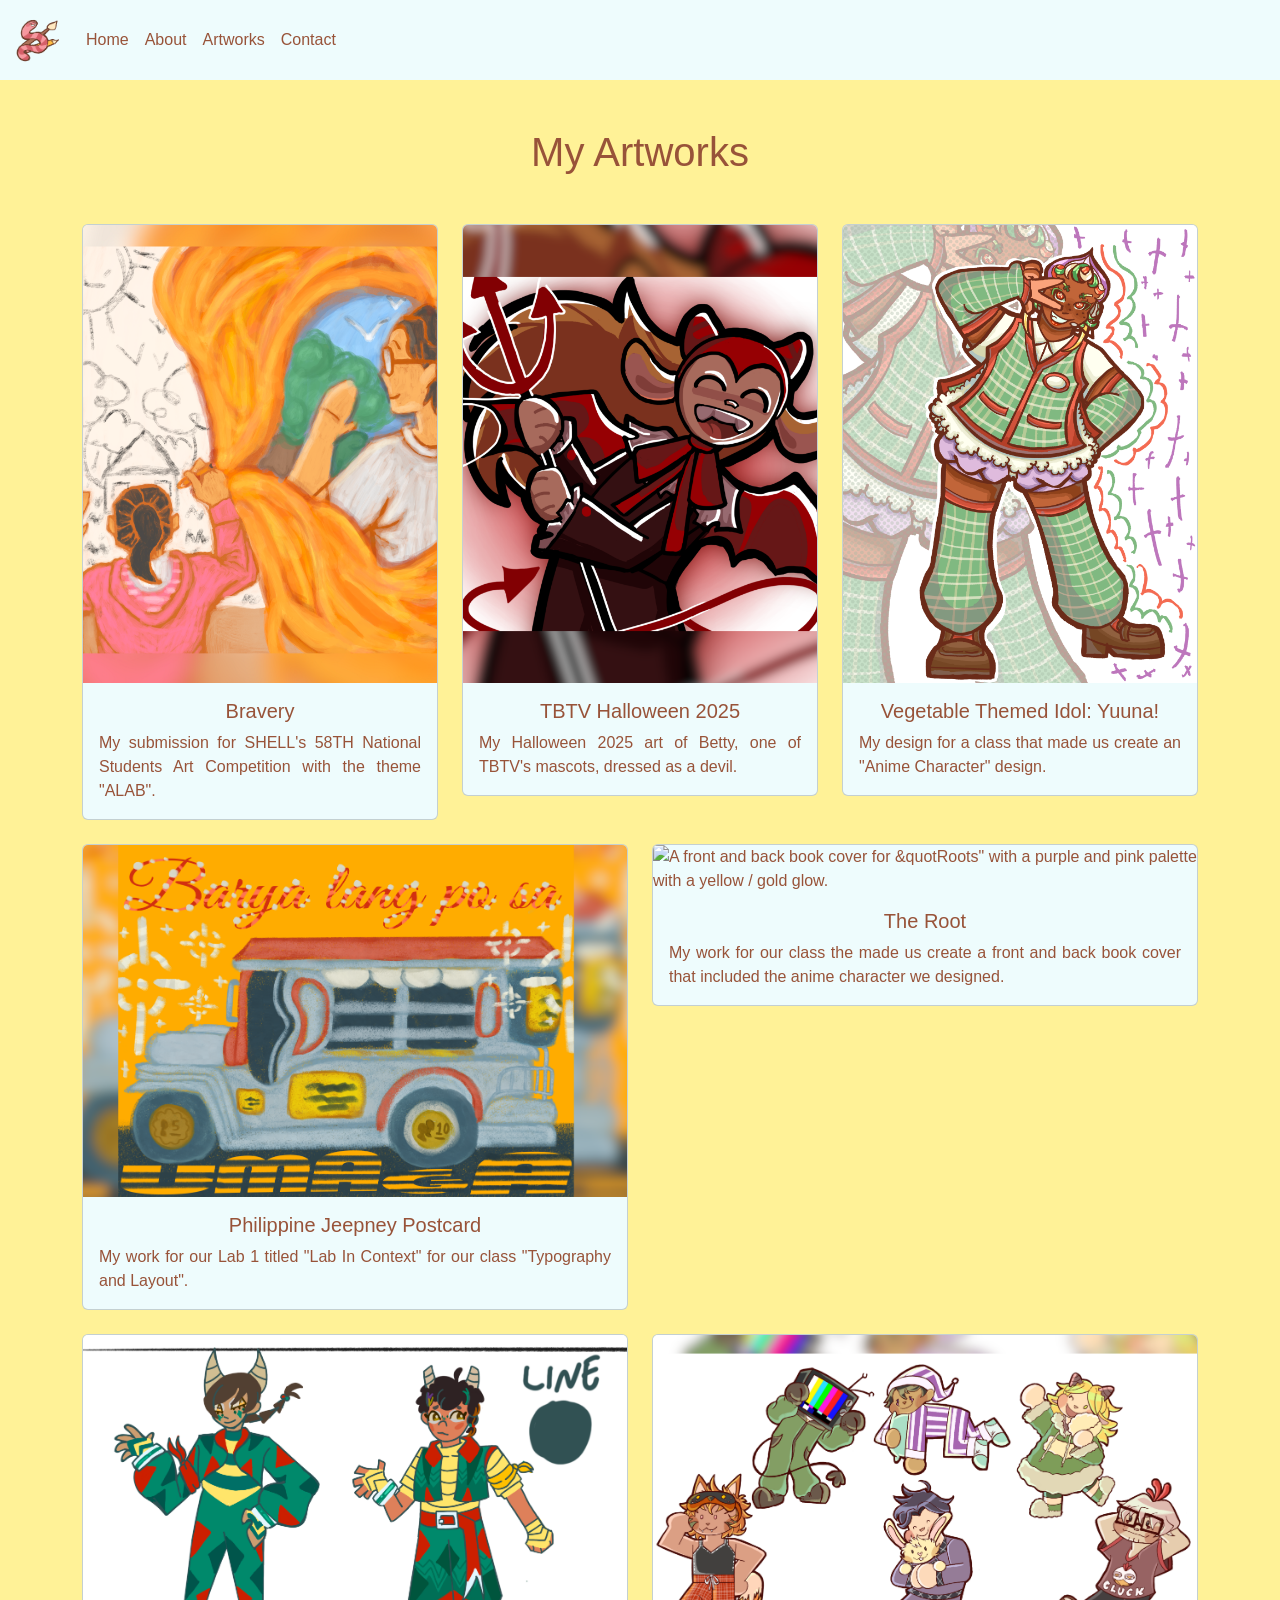
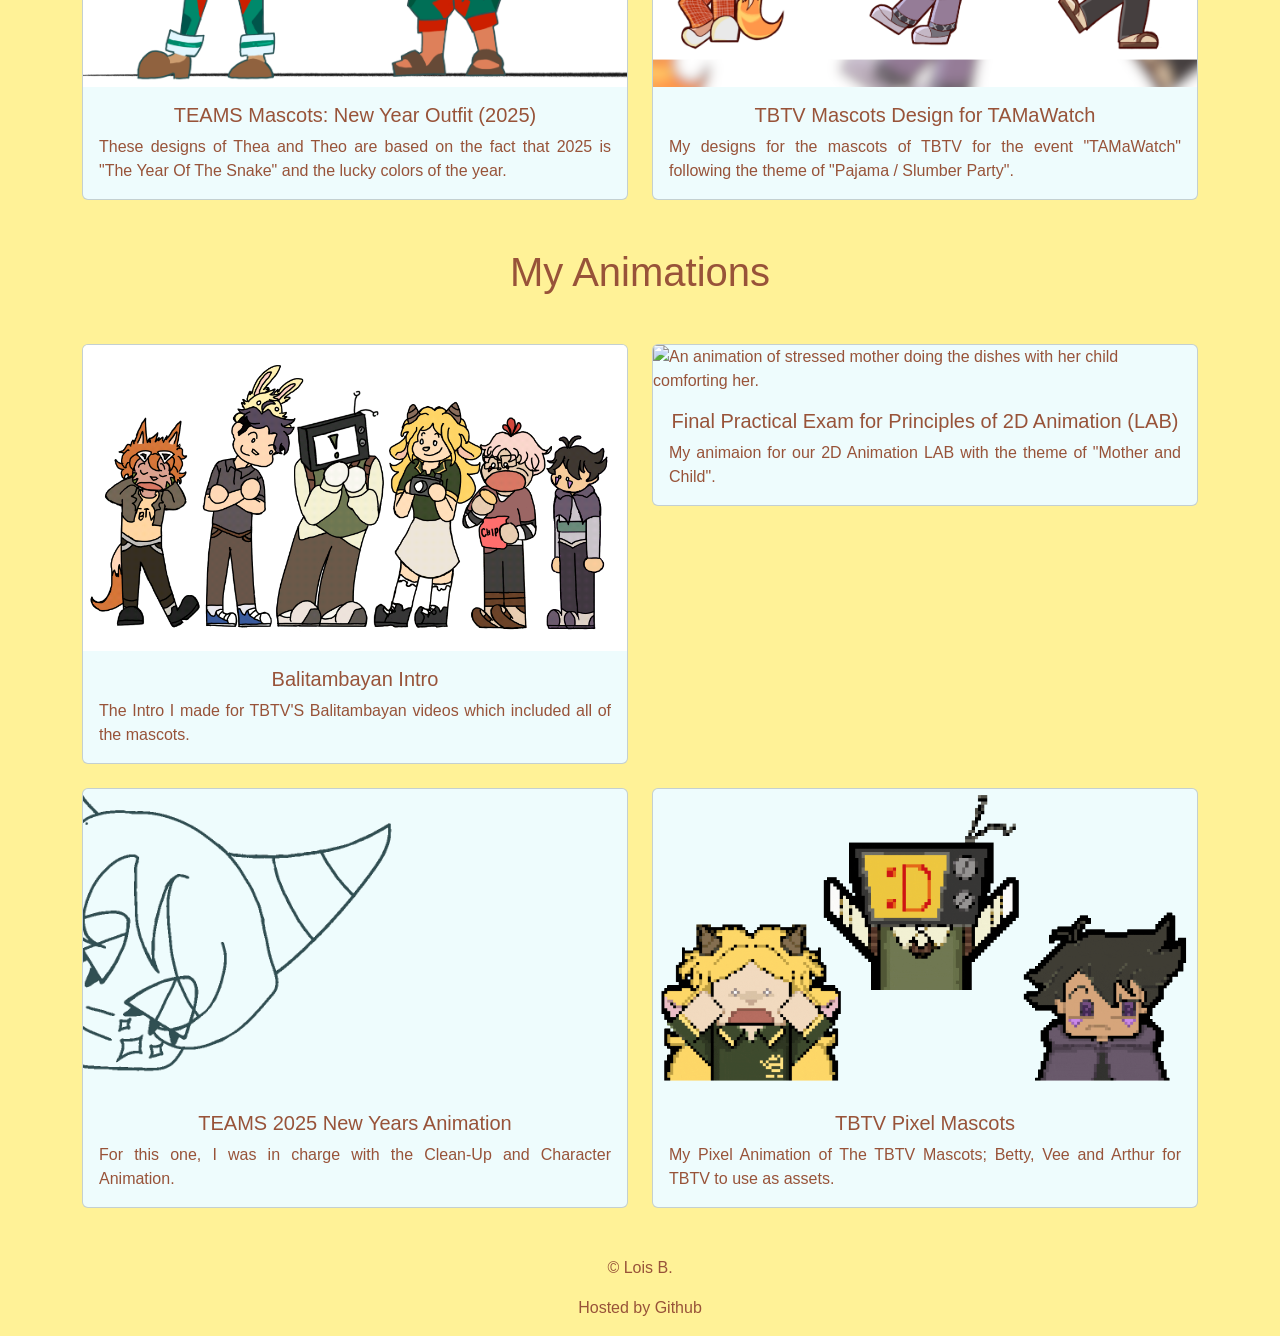
==== artworks.html @ 067b6db7 "Update artworks.html" ====
<!DOCTYPE html>
<html lang="en">
<head>
    <meta charset="UTF-8">
    <meta name="viewport" content="width=device-width, initial-scale=1.0">
    <title> ARTWORM </title>
    <link rel="icon" type="image/x-icon" href="favicon.ico">
    <link href="https://cdn.jsdelivr.net/npm/bootstrap@5.3.8/dist/css/bootstrap.min.css" rel="stylesheet" integrity="sha384-sRIl4kxILFvY47J16cr9ZwB07vP4J8+LH7qKQnuqkuIAvNWLzeN8tE5YBujZqJLB" crossorigin="anonymous">
    <link rel="stylesheet" href="design.css">
</head>
<body class="bgcolor">

    <!-- Nav Bar -->

<nav class="navbar navbar-expand-lg navbg">
<div class="container-fluid navbg">
    <a class="navbar-brand">
        <img src="websitelogo.png" alt="Logo of a Pink Striped Worm with a Paintbrush and a Pencil" width="50" class="d-inline-block align-text-top"> </a>
    <button class="btn navbar-toggler" type="button" data-bs-toggle="collapse" data-bs-target="#navbarSupportedContent" aria-controls="navbarSupportedContent" aria-expanded="false" aria-label="Toggle navigation">
        <span class="navbar-toggler-icon"></span>
    </button>
    <div class="collapse navbar-collapse" id="navbarSupportedContent">
        <ul class="navbar-nav me-auto mb-2 mb-lg-0">
        <li class="nav-item">
            <a id="btnact" class="navbtn nav-link" aria-current="page" href="index.html#home">Home</a>
        </li>
        <li class="nav-item">
            <a class="navbtn nav-link" href="index.html#about">About</a>
        </li>
        <li class="nav-item">
            <a class="navbtn nav-link" href="artworks.html">Artworks</a>
        </li>
        <li class="nav-item">
            <a class="navbtn nav-link" href="contact.html">Contact</a>
        </li>
        </ul>
    </div>
    </div>
</nav>

<main>

    <h1 class="text-center mt-5 mb-5"> My Artworks </h1>

    <!-- Cards -->

    <div class="container">
        <div class="row">
            <!-- Card 1 -->
            <div class="col">
                <div class="card">
                    <img src="art1.png" class="card-img-top" alt="A painterly-style artwork with kid!me and current!me, and they're both drawing. With kid!me's pencil igniting a fire that envelops current!me. This artwork shows the progression of me as an Artist.">
                    <div class="card-body">
                        <h5 class="card-title text-center"> Bravery</h5>
                        <p class="card-text">My submission for SHELL's 58TH National Students Art Competition with the theme "ALAB".</p>
                    </div>
                </div>
            </div>
            <!-- Card 2 -->
            <div class="col">
                <div class="card">
                    <img src="art2.png" class="card-img-top" alt="A cartoonish style of artwork with Betty dressed as a Devil. She wears a Devil Headscarf and a Schoolboy Outift. She also has devil wings and a tail.">
                    <div class="card-body">
                        <h5 class="card-title text-center">TBTV Halloween 2025</h5>
                        <p class="card-text">My Halloween 2025 art of Betty, one of TBTV's mascots, dressed as a devil. </p>
                    </div>
                </div>
            </div>
             <!-- Card 3 -->
            <div class="col">
                <div class="card">
                    <img src="art3.PNG" class="card-img-top" alt="An anime style artwork with a fullbody of Yuuna. Her color palette is based on various vegetables with it mainly being Red and Green. She wears a vest under a white polo shirt, poofy shorts, arm and leg warmers.">
                    <div class="card-body">
                        <h5 class="card-title text-center">Vegetable Themed Idol: Yuuna!</h5>
                        <p class="card-text">My design for a class that made us create an "Anime Character" design.</p>
                    </div>
                </div>
            </div>
        </div>
    </div>


    <div class="container">
        <div class="row mt-4">
            <!-- Card 4 -->
            <div class="col">
                <div class="card">
                    <img src="art4.png" class="card-img-top" alt="A chalky-style of artwork of a Jeepney going down the road with coins as it's wheels and with sparkles all around. It has the text &quotBarya Lang Po Sa Umaga&quot">
                    <div class="card-body">
                        <h5 class="card-title text-center">Philippine Jeepney Postcard</h5>
                        <p class="card-text">My work for our Lab 1 titled "Lab In Context" for our class "Typography and Layout". </p>
                    </div>
                </div>
            </div>
             <!-- Card 5 -->
            <div class="col">
                <div class="card">
                    <img src="art5.PNG" class="card-img-top" alt="A front and back book cover for &quotRoots&quot with a purple and pink palette with a yellow / gold glow.">
                    <div class="card-body">
                        <h5 class="card-title text-center">The Root</h5>
                        <p class="card-text">My work for our class the made us create a front and back book cover that included the  anime character we designed.</p>
                    </div>
                </div>
            </div>

        </div>
    </div>

    <div class="container">
        <div class="row mt-4">
            <!-- Card 6 -->
            <div class="col">
                <div class="card">
                    <img src="art6.png" class="card-img-top" alt="A reference of Thea and Theo's New Years Outfit with red, green and yellow colors. They're also wearing green makeup.">
                    <div class="card-body">
                        <h5 class="card-title text-center">TEAMS Mascots: New Year Outfit (2025) </h5>
                        <p class="card-text">These designs of Thea and Theo are based on the fact that 2025 is "The Year Of The Snake" and the lucky colors of the year.</p>
                    </div>
                </div>
            </div>
            <!-- Card 7 -->
            <div class="col">
                <div class="card">
                    <img src="art7.png" class="card-img-top" alt="An artwork of the pajamas / sleepwear of all the TBTV Mascots.">
                    <div class="card-body">
                        <h5 class="card-title text-center">TBTV Mascots Design for TAMaWatch</h5>
                        <p class="card-text">My designs for the mascots of TBTV for the event "TAMaWatch" following the theme of "Pajama / Slumber Party".</p>
                    </div>
                </div>
            </div>
        </div>
    </div>

    <h2 class="fs-1 text-center mt-5 mb-5"> My Animations </h1>

 <div class="container">
        <div class="row mt-4">
            <!-- Card 8 -->
            <div class="col">
                <div class="card">
                    <img src="animation1.GIF" class="card-img-top" alt="An animation of all the TBTV Mascots in a line-up together.">
                    <div class="card-body">
                        <h5 class="card-title text-center">Balitambayan Intro</h5>
                        <p class="card-text">The Intro I made for TBTV'S Balitambayan videos which included all of the mascots.</p>
                    </div>
                </div>
            </div>
            <!-- Card 9 -->
            <div class="col">
                <div class="card">
                    <img src="animation2.gif" class="card-img-top" alt="An animation of stressed mother doing the dishes with her child comforting her.">
                    <div class="card-body">
                        <h5 class="card-title text-center">Final Practical Exam for Principles of 2D Animation (LAB)</h5>
                        <p class="card-text">My animaion for our 2D Animation LAB with the theme of "Mother and Child".</p>
                    </div>
                </div>
            </div>
        </div>
    </div>

    <div class="container">
        <div class="row mt-4">
            <!-- Card 10 -->
            <div class="col">
                <div class="card">
                    <img src="animation3.gif" class="card-img-top" alt="An animation of Thea and Theo looking at the camera when they suddenly turn into snakes.">
                    <div class="card-body">
                        <h5 class="card-title text-center">TEAMS 2025 New Years Animation</h5>
                        <p class="card-text">For this one, I was in charge with the Clean-Up and Character Animation.</p>
                    </div>
                </div>
            </div>
            <!-- Card 11 -->
            <div class="col">
                <div class="card">
                    <img src="animation4.gif" class="card-img-top" alt="Pixel animation of Betty, Vee and Arthur that cuts at the bust.">
                    <div class="card-body">
                        <h5 class="card-title text-center">TBTV Pixel Mascots</h5>
                        <p class="card-text">My Pixel Animation of The TBTV Mascots; Betty, Vee and Arthur for TBTV to use as assets.</p>
                    </div>
                </div>
            </div>
        </div>
    </div>

</main>


   <footer class="text-center">
        <p class="mt-5">
            &copy; Lois B.
        </p>
        <p>
            Hosted by Github
        </p>
    </footer>

<script src="https://cdn.jsdelivr.net/npm/bootstrap@5.3.8/dist/js/bootstrap.bundle.min.js" integrity="sha384-FKyoEForCGlyvwx9Hj09JcYn3nv7wiPVlz7YYwJrWVcXK/BmnVDxM+D2scQbITxI" crossorigin="anonymous"></script>
</body>

</html>
---- design.css ----
body, nav
{
    font-family: 'Lucida Sans', 'Lucida Sans Regular', 'Lucida Grande', 'Lucida Sans Unicode', Geneva, Verdana, sans-serif;
    color:#985339;
}

.bgcolor
{
    background-color: #fff297;
    color: #985339;
}

.navbg
{
    background-color: #eefcfd;
}

.navbtn
{
    color:#985339;
}

.navbtn:hover
{
    background-color: #eefcfd;
    color: #6ad0ff;
    border: #6ad0ff;
    border-style: dotted;
    font-weight: bold;
    font-style: italic;
}

.btn
{
    background-color: #985339;
    color: #eefcfd;
    font-size: 30px;
    border-radius: 25px;
    padding: 10px;
}

.btn:hover
{
    background-color: #fff297;
    color: #6ad0ff;
    border: #6ad0ff;
    border-style: dotted;
    border-width: thick;
    font-weight: bold;
    font-style: italic;
}

.ctn
{
    background-color: #eefcfd;
}

.moreinfo, .card-text
{
    text-align: justify;
}

.moreinfo1
{
    text-align: center;
}

.card
{
    color: #985339;
    background-color: #eefcfd;
}


.responsive
{
    max-width: 100%;
    height: auto;
}
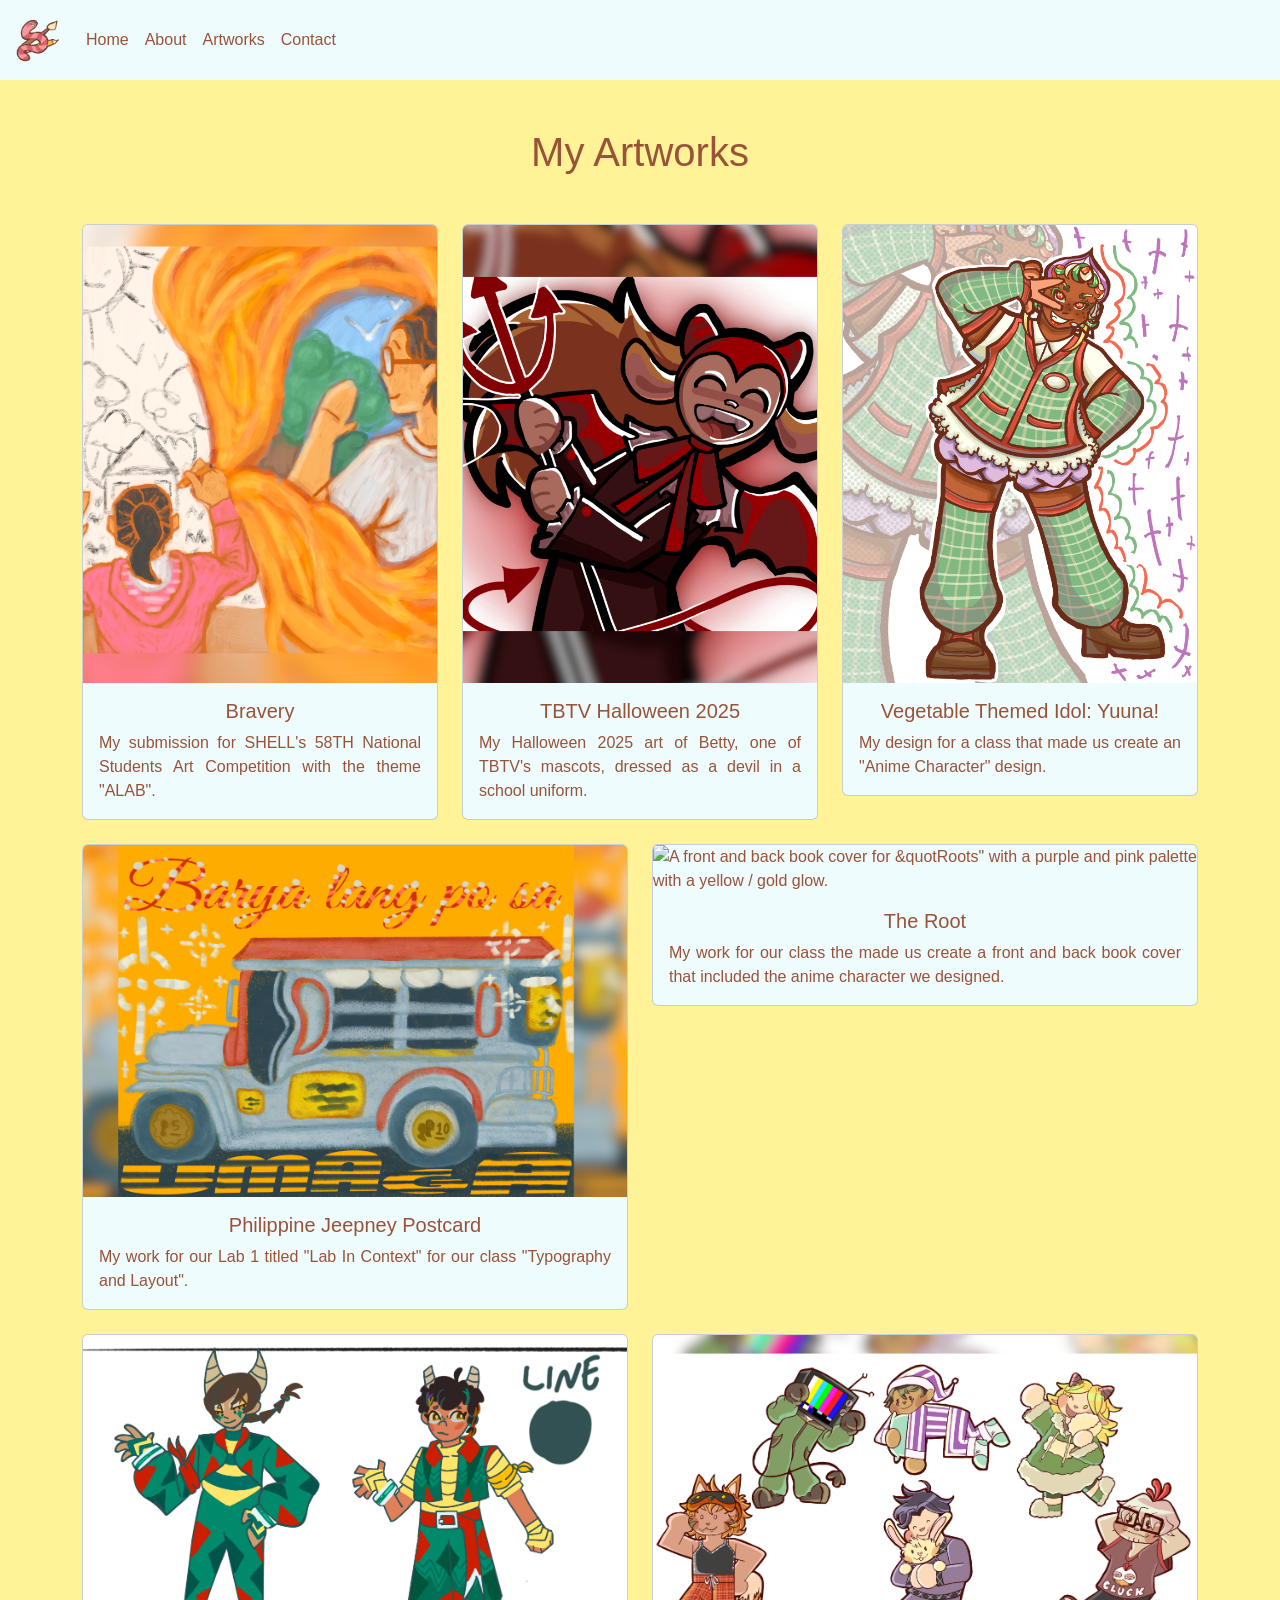
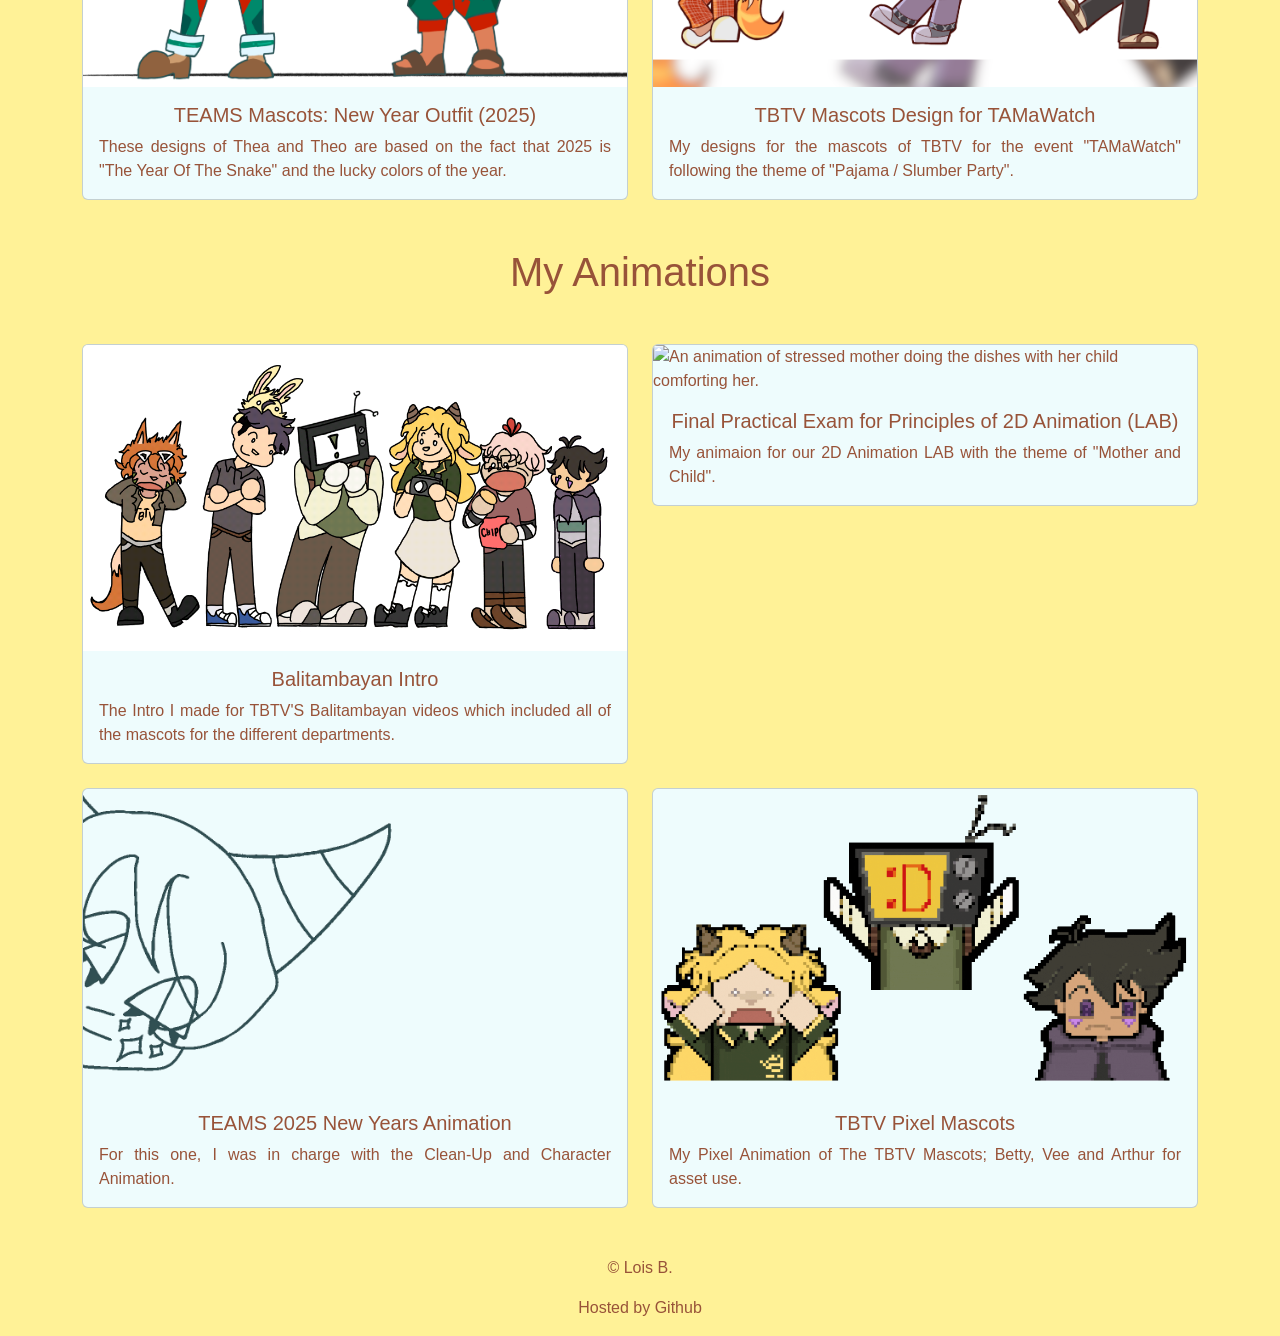
==== commit 7b32e31f: "Update artworks.html" ====
--- a/artworks.html
+++ b/artworks.html
@@ -62,7 +62,7 @@
                     <img src="art2.png" class="card-img-top" alt="A cartoonish style of artwork with Betty dressed as a Devil. She wears a Devil Headscarf and a Schoolboy Outift. She also has devil wings and a tail.">
                     <div class="card-body">
                         <h5 class="card-title text-center">TBTV Halloween 2025</h5>
-                        <p class="card-text">My Halloween 2025 art of Betty, one of TBTV's mascots, dressed as a devil. </p>
+                        <p class="card-text">My Halloween 2025 art of Betty, one of TBTV's mascots, dressed as a devil in a school uniform. </p>
                     </div>
                 </div>
             </div>
@@ -141,7 +141,7 @@
                     <img src="animation1.GIF" class="card-img-top" alt="An animation of all the TBTV Mascots in a line-up together.">
                     <div class="card-body">
                         <h5 class="card-title text-center">Balitambayan Intro</h5>
-                        <p class="card-text">The Intro I made for TBTV'S Balitambayan videos which included all of the mascots.</p>
+                        <p class="card-text">The Intro I made for TBTV'S Balitambayan videos which included all of the mascots for the different departments.</p>
                     </div>
                 </div>
             </div>
@@ -176,7 +176,7 @@
                     <img src="animation4.gif" class="card-img-top" alt="Pixel animation of Betty, Vee and Arthur that cuts at the bust.">
                     <div class="card-body">
                         <h5 class="card-title text-center">TBTV Pixel Mascots</h5>
-                        <p class="card-text">My Pixel Animation of The TBTV Mascots; Betty, Vee and Arthur for TBTV to use as assets.</p>
+                        <p class="card-text">My Pixel Animation of The TBTV Mascots; Betty, Vee and Arthur for asset use.</p>
                     </div>
                 </div>
             </div>
@@ -199,3 +199,4 @@
 </body>
 
 </html>
+
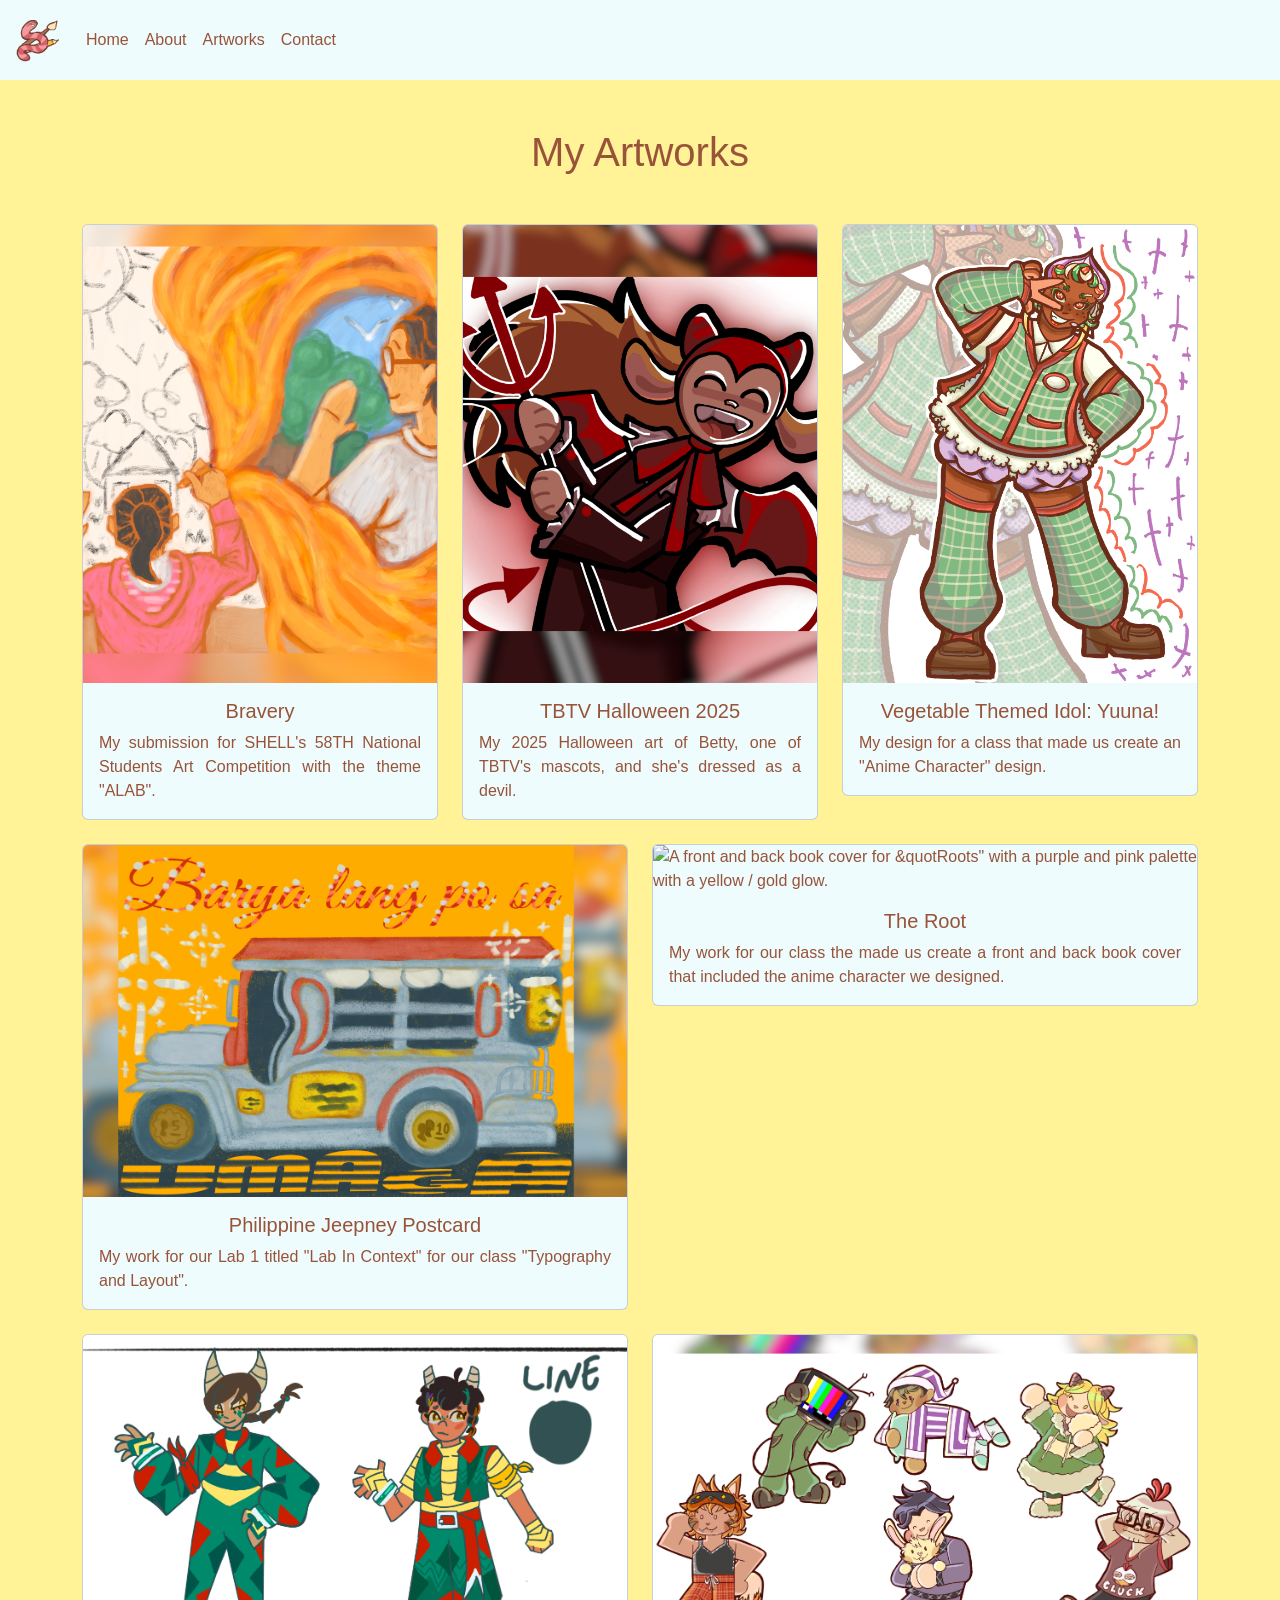
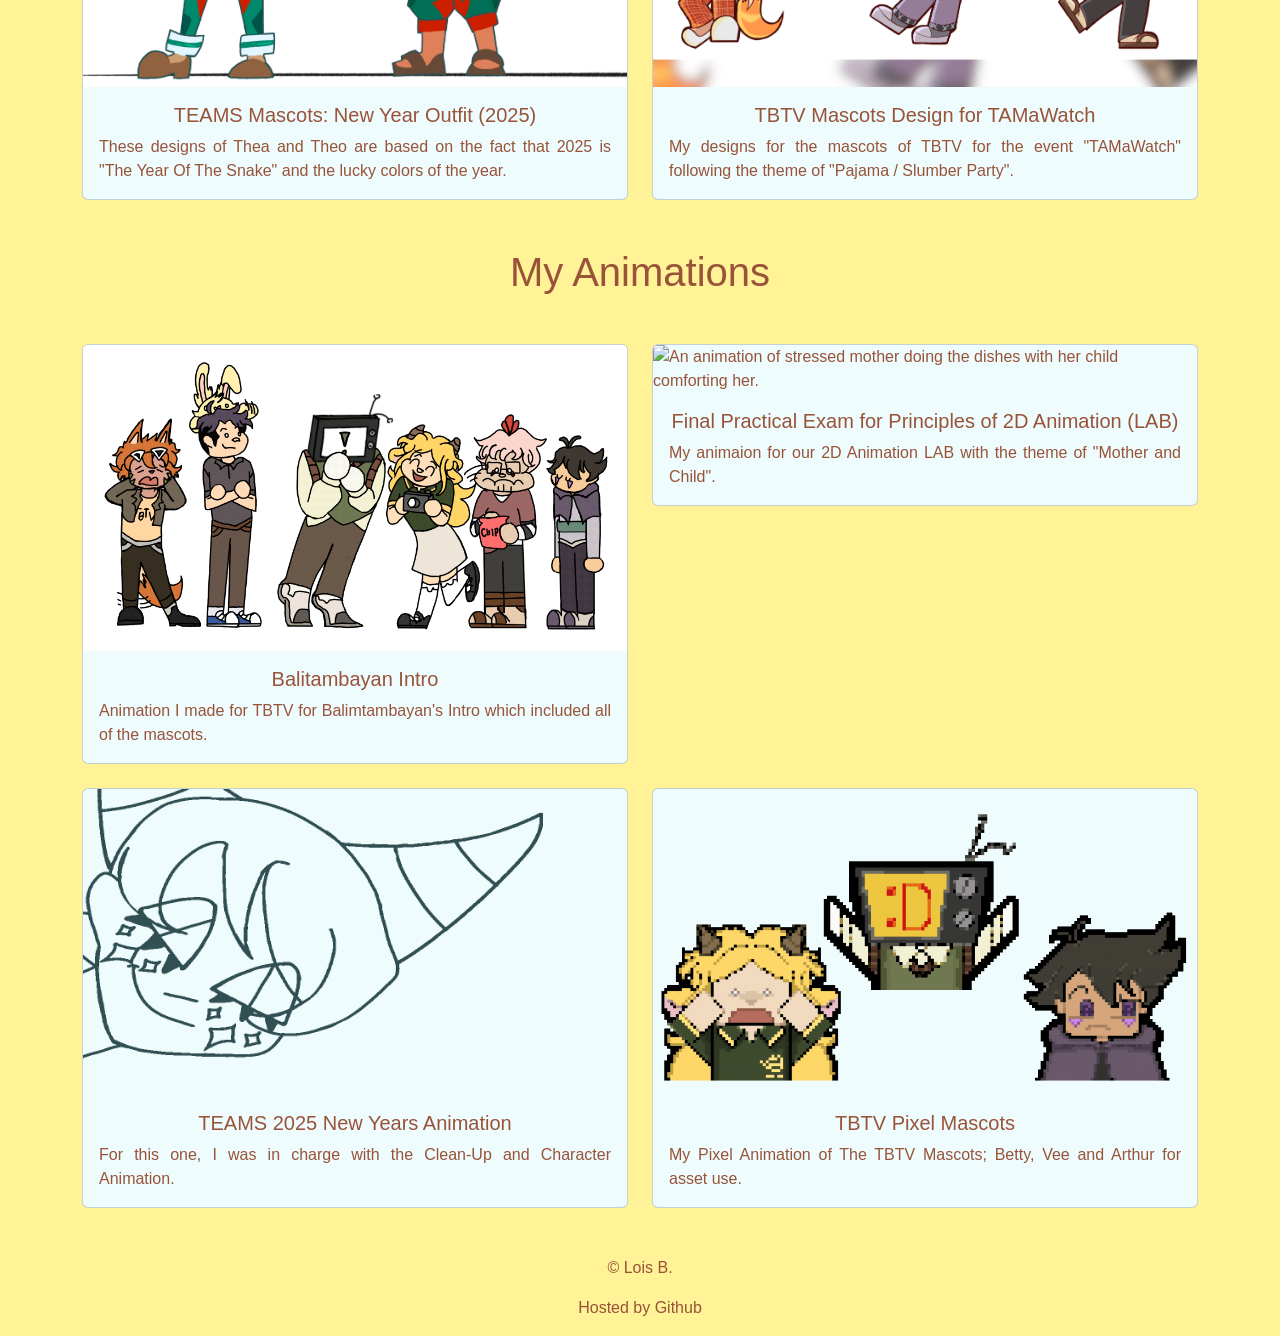
==== commit a43b00a4: "Update artworks.html" ====
--- a/artworks.html
+++ b/artworks.html
@@ -62,7 +62,7 @@
                     <img src="art2.png" class="card-img-top" alt="A cartoonish style of artwork with Betty dressed as a Devil. She wears a Devil Headscarf and a Schoolboy Outift. She also has devil wings and a tail.">
                     <div class="card-body">
                         <h5 class="card-title text-center">TBTV Halloween 2025</h5>
-                        <p class="card-text">My Halloween 2025 art of Betty, one of TBTV's mascots, dressed as a devil in a school uniform. </p>
+                        <p class="card-text">My 2025 Halloween art of Betty, one of TBTV's mascots, and she's dressed as a devil. </p>
                     </div>
                 </div>
             </div>
@@ -141,7 +141,7 @@
                     <img src="animation1.GIF" class="card-img-top" alt="An animation of all the TBTV Mascots in a line-up together.">
                     <div class="card-body">
                         <h5 class="card-title text-center">Balitambayan Intro</h5>
-                        <p class="card-text">The Intro I made for TBTV'S Balitambayan videos which included all of the mascots for the different departments.</p>
+                        <p class="card-text">Animation I made for TBTV for Balimtambayan's Intro which included all of the mascots.</p>
                     </div>
                 </div>
             </div>
@@ -200,3 +200,4 @@
 
 </html>
 
+
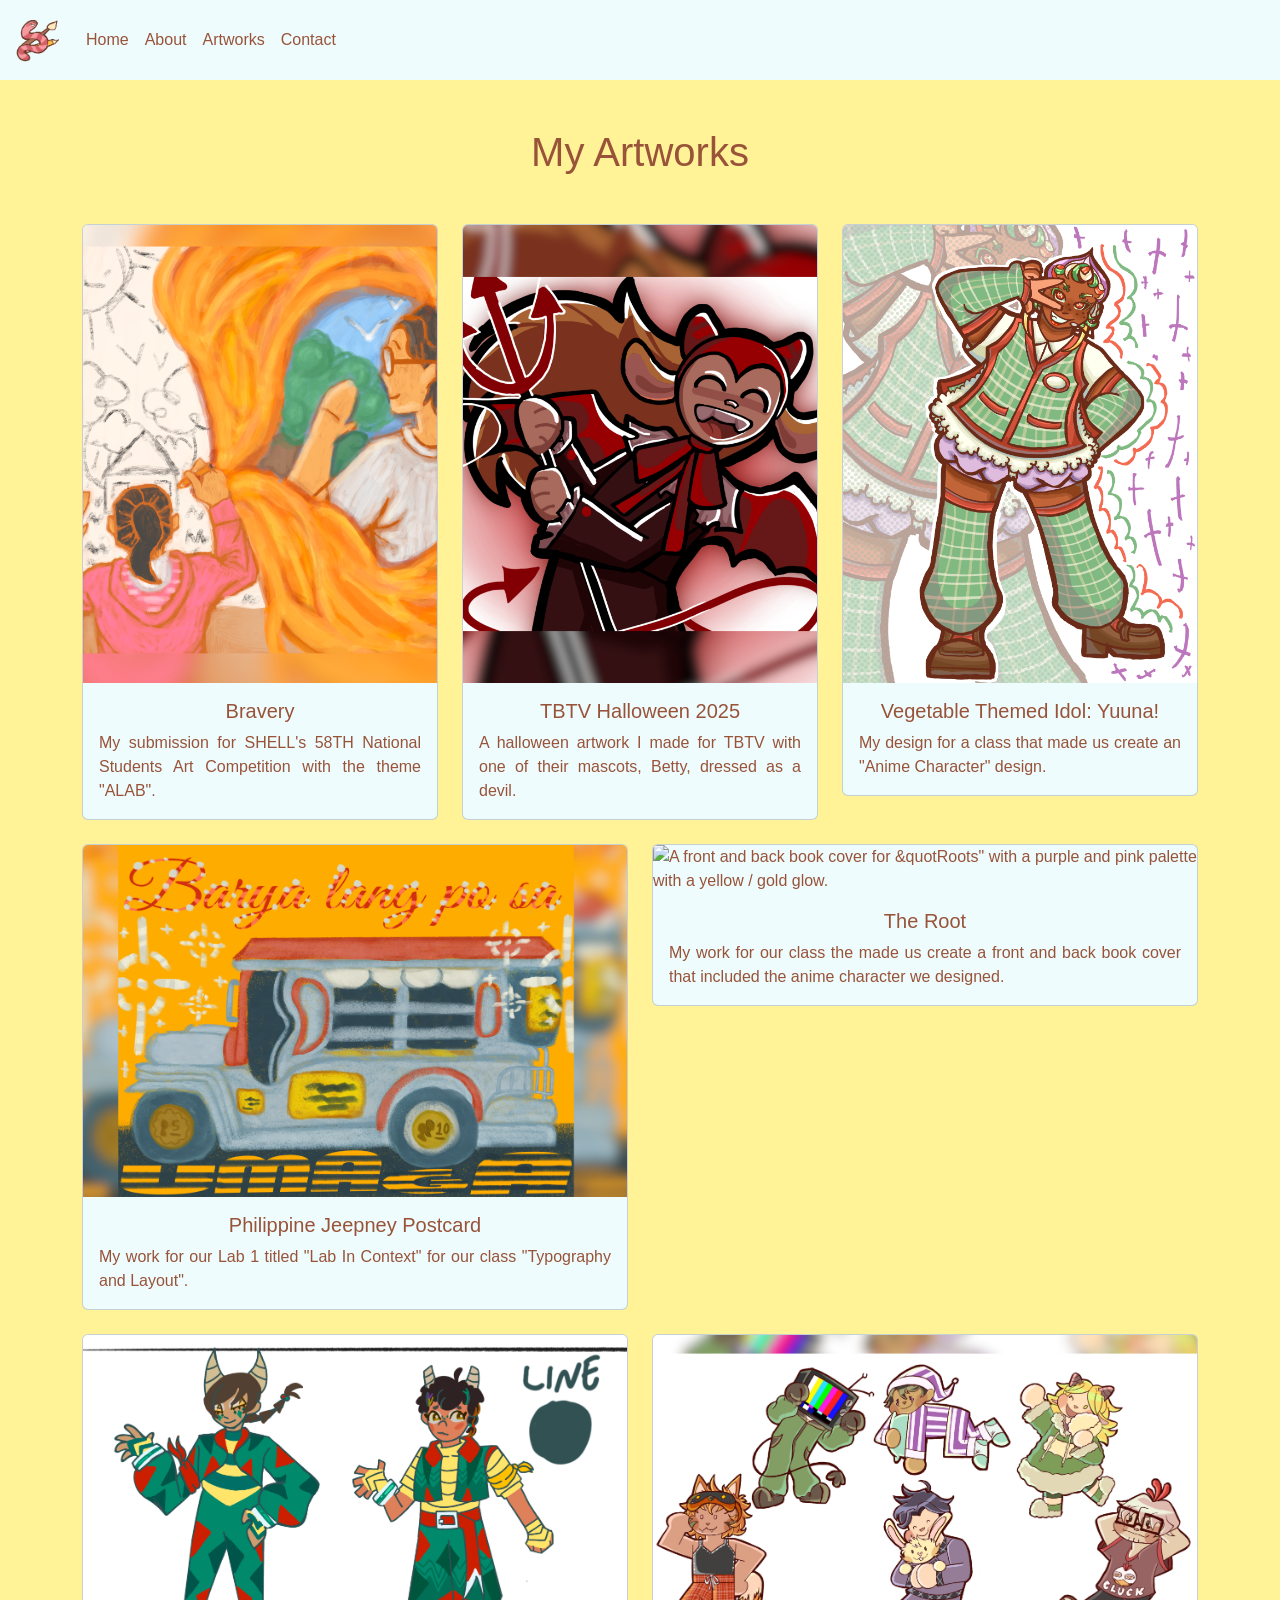
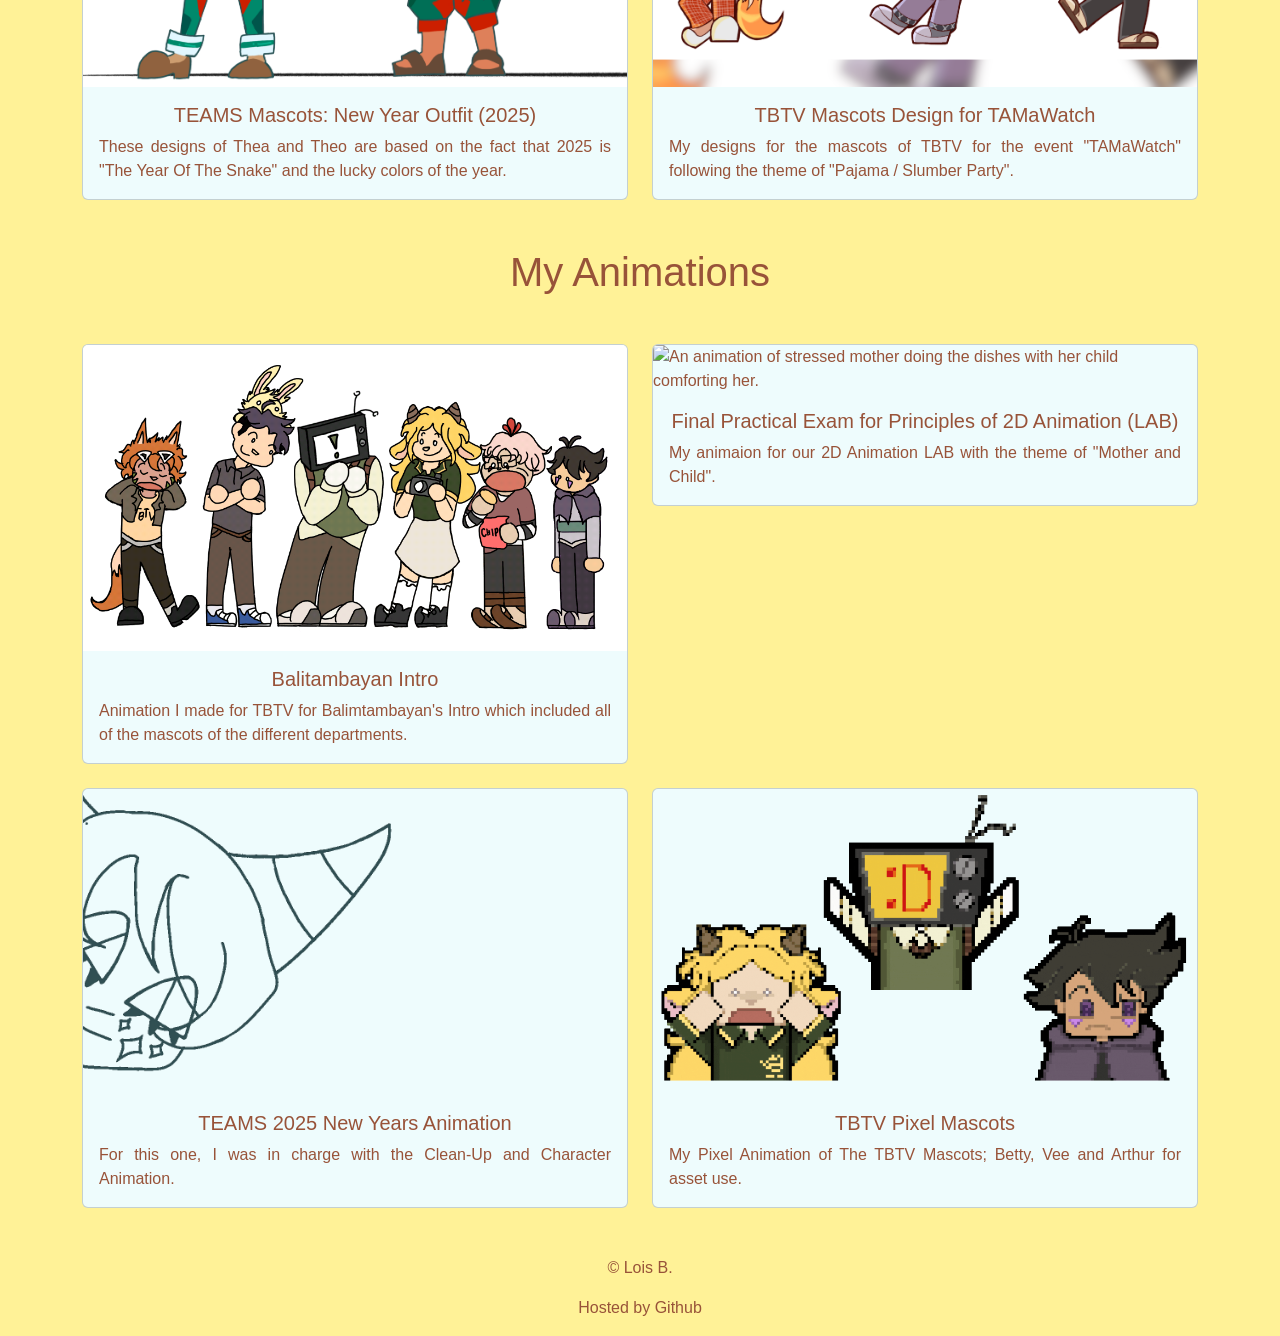
==== commit 8dd9eca4: "Update artworks.html" ====
--- a/artworks.html
+++ b/artworks.html
@@ -62,7 +62,7 @@
                     <img src="art2.png" class="card-img-top" alt="A cartoonish style of artwork with Betty dressed as a Devil. She wears a Devil Headscarf and a Schoolboy Outift. She also has devil wings and a tail.">
                     <div class="card-body">
                         <h5 class="card-title text-center">TBTV Halloween 2025</h5>
-                        <p class="card-text">My 2025 Halloween art of Betty, one of TBTV's mascots, and she's dressed as a devil. </p>
+                        <p class="card-text">A halloween artwork I made for TBTV with one of their mascots, Betty, dressed as a devil. </p>
                     </div>
                 </div>
             </div>
@@ -141,7 +141,7 @@
                     <img src="animation1.GIF" class="card-img-top" alt="An animation of all the TBTV Mascots in a line-up together.">
                     <div class="card-body">
                         <h5 class="card-title text-center">Balitambayan Intro</h5>
-                        <p class="card-text">Animation I made for TBTV for Balimtambayan's Intro which included all of the mascots.</p>
+                        <p class="card-text">Animation I made for TBTV for Balimtambayan's Intro which included all of the mascots of the different departments.</p>
                     </div>
                 </div>
             </div>
@@ -201,3 +201,4 @@
 </html>
 
 
+
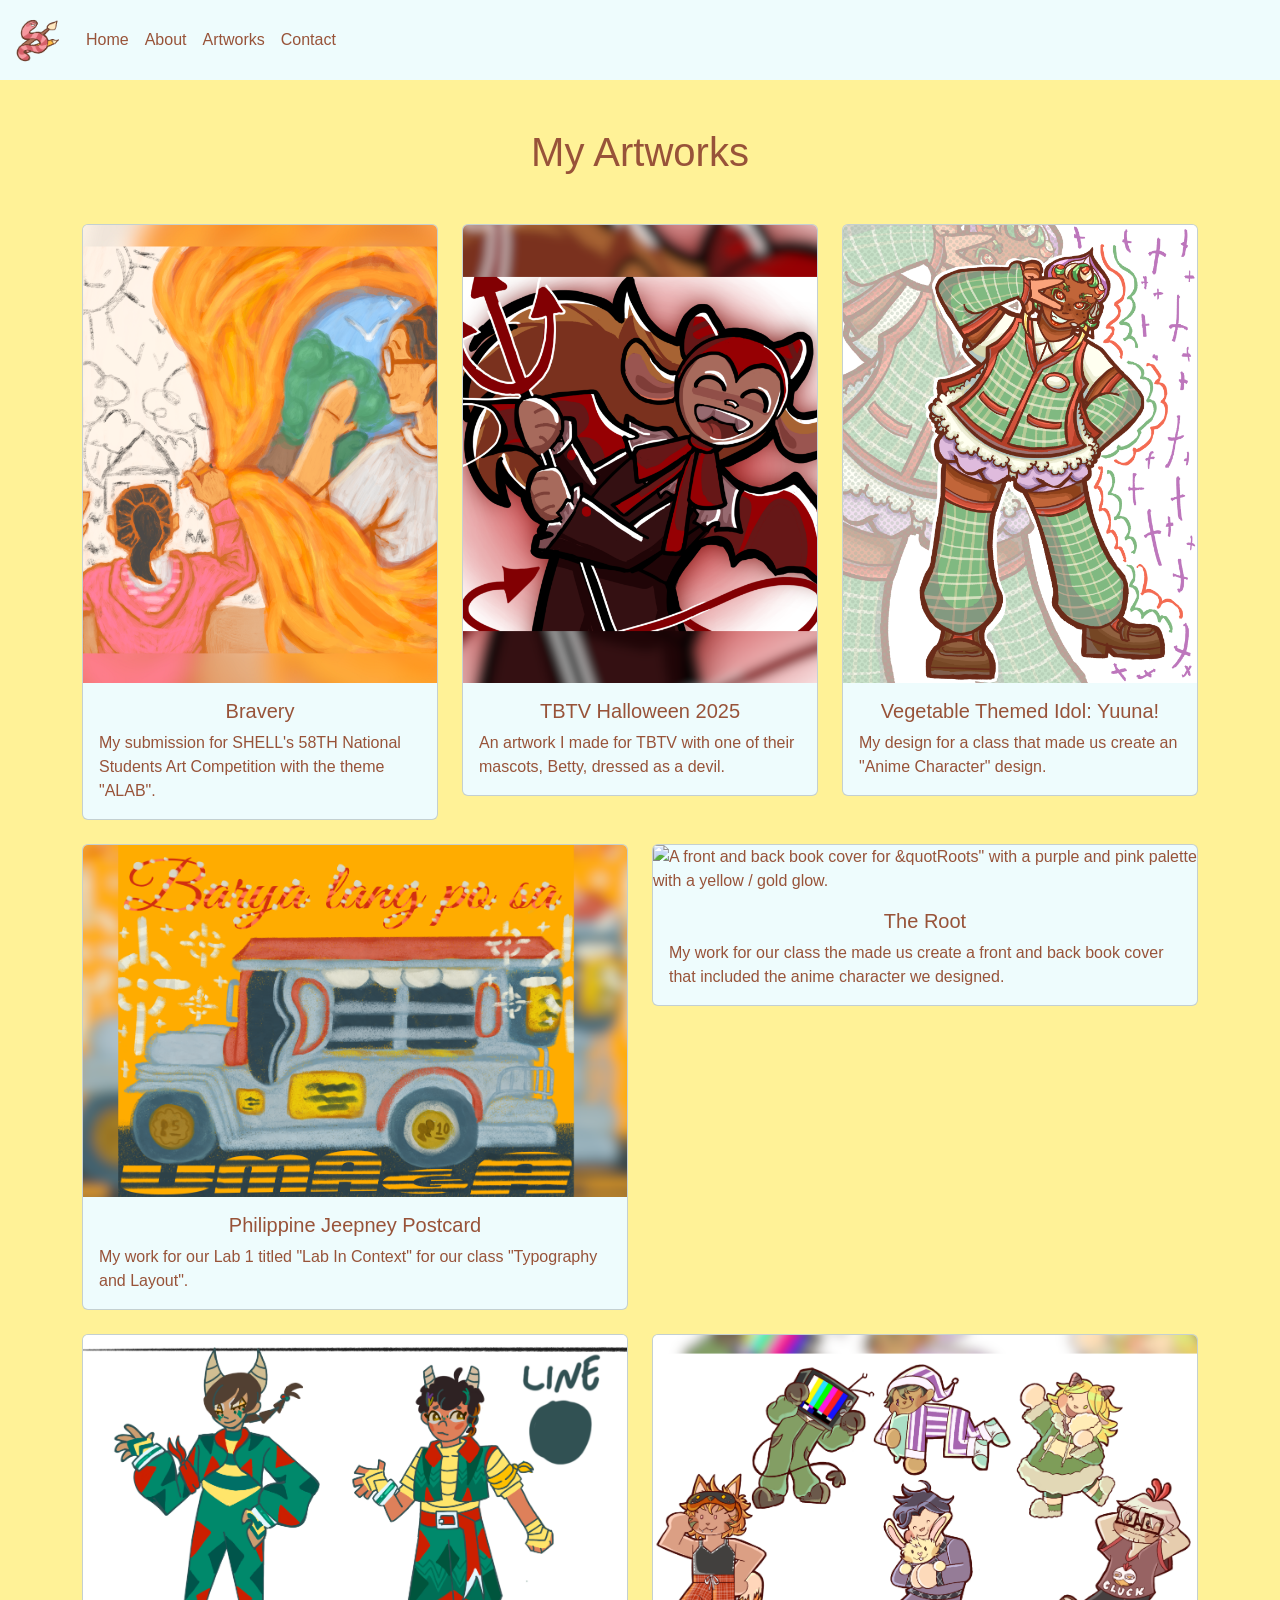
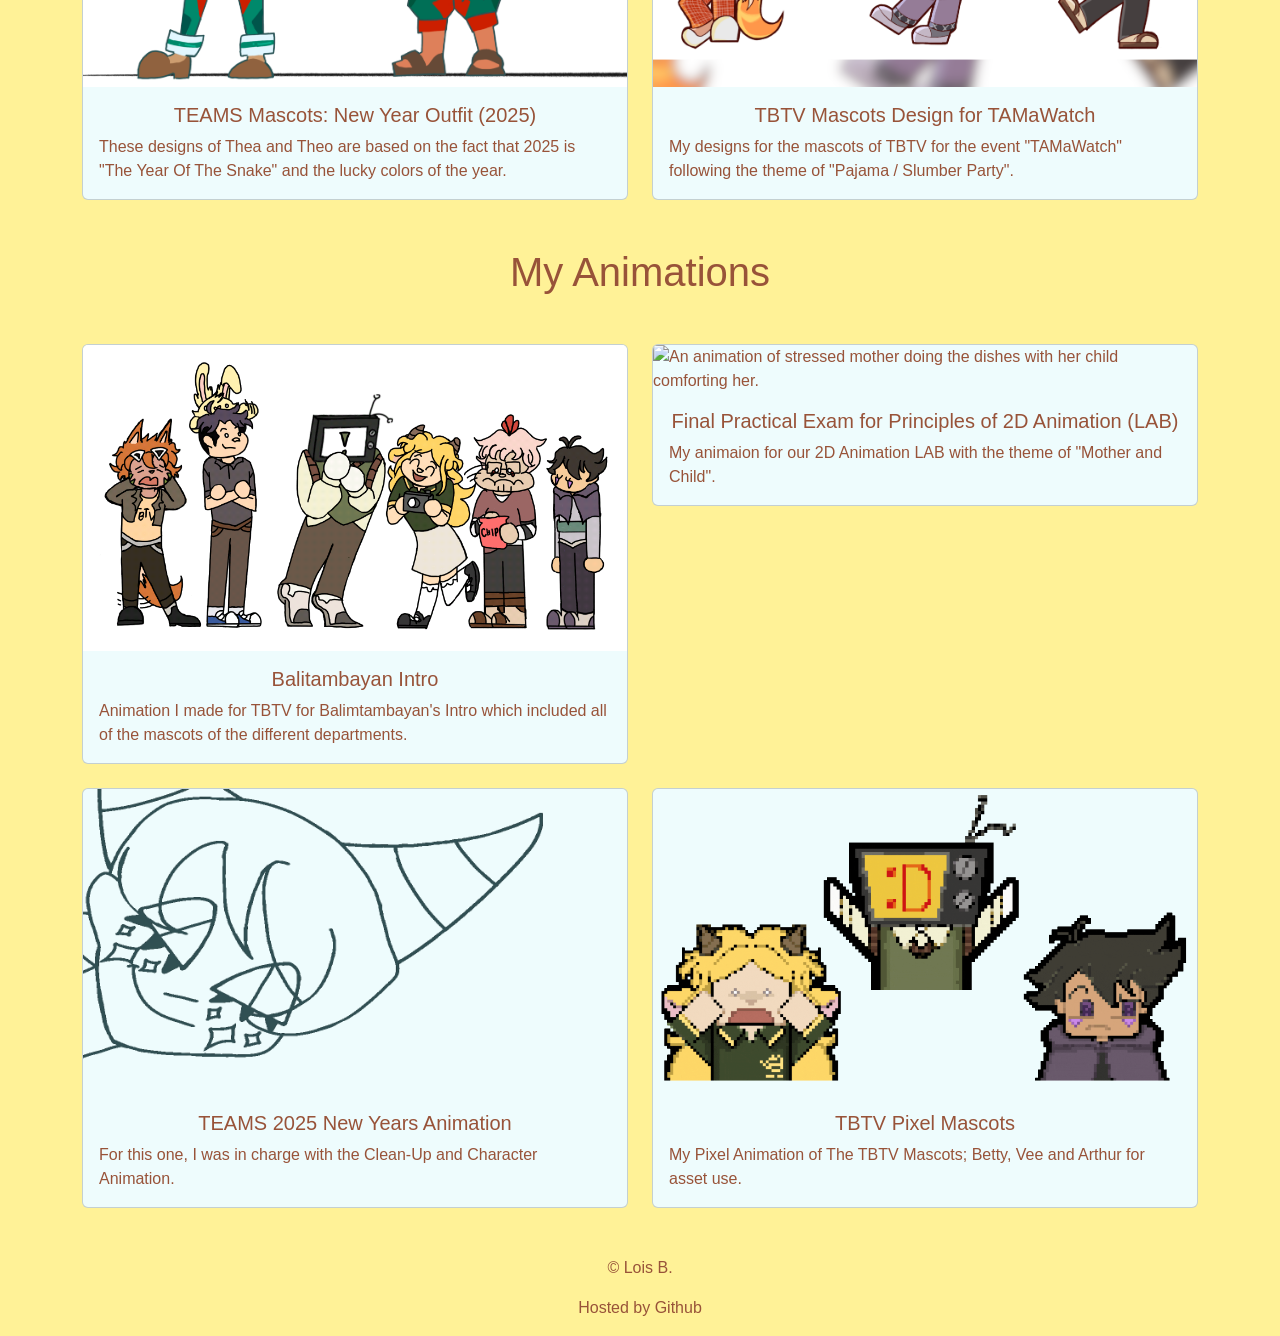
==== commit fd6ec345: "Update artworks.html" ====
--- a/artworks.html
+++ b/artworks.html
@@ -62,7 +62,7 @@
                     <img src="art2.png" class="card-img-top" alt="A cartoonish style of artwork with Betty dressed as a Devil. She wears a Devil Headscarf and a Schoolboy Outift. She also has devil wings and a tail.">
                     <div class="card-body">
                         <h5 class="card-title text-center">TBTV Halloween 2025</h5>
-                        <p class="card-text">A halloween artwork I made for TBTV with one of their mascots, Betty, dressed as a devil. </p>
+                        <p class="card-text">An artwork I made for TBTV with one of their mascots, Betty, dressed as a devil. </p>
                     </div>
                 </div>
             </div>
@@ -202,3 +202,4 @@
 
 
 
+
--- a/design.css
+++ b/design.css
@@ -55,7 +55,7 @@
     background-color: #eefcfd;
 }
 
-.moreinfo, .card-text
+.moreinfo
 {
     text-align: justify;
 }
@@ -76,4 +76,5 @@
 {
     max-width: 100%;
     height: auto;
-}+
+}
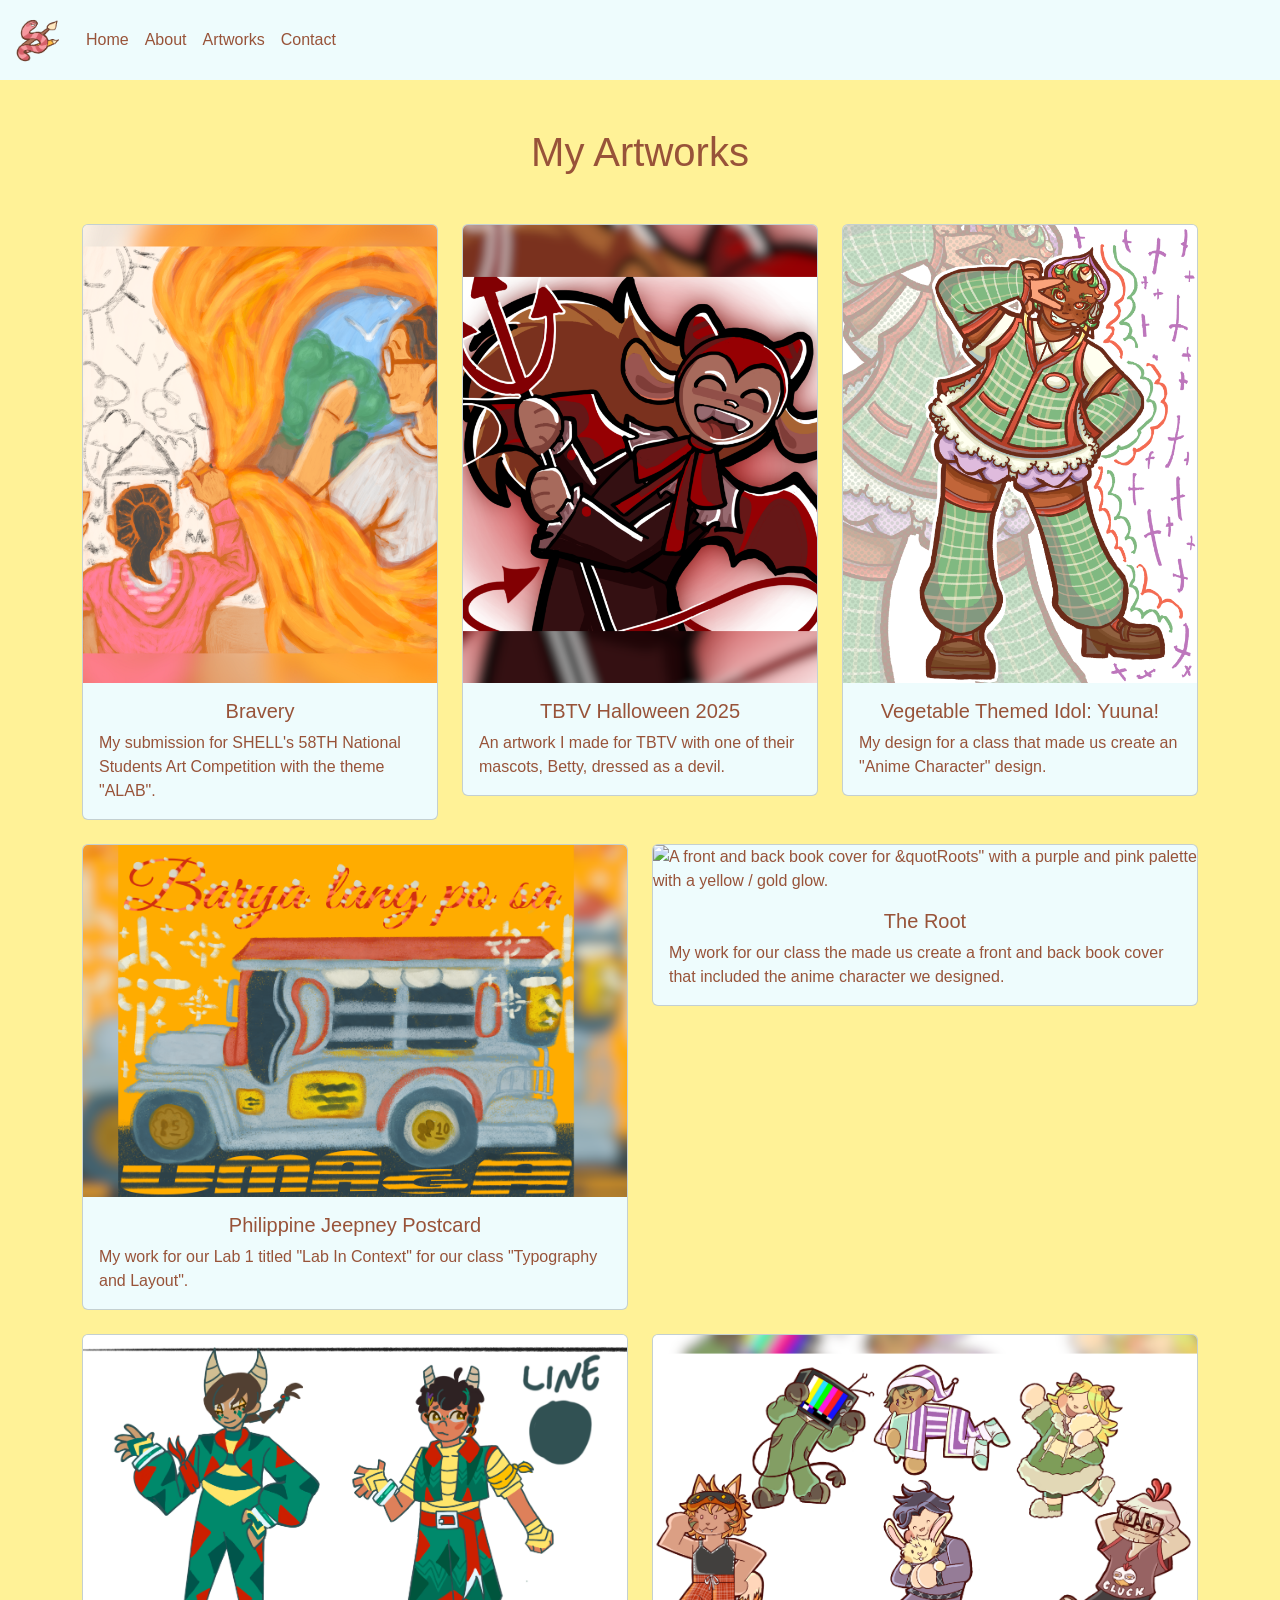
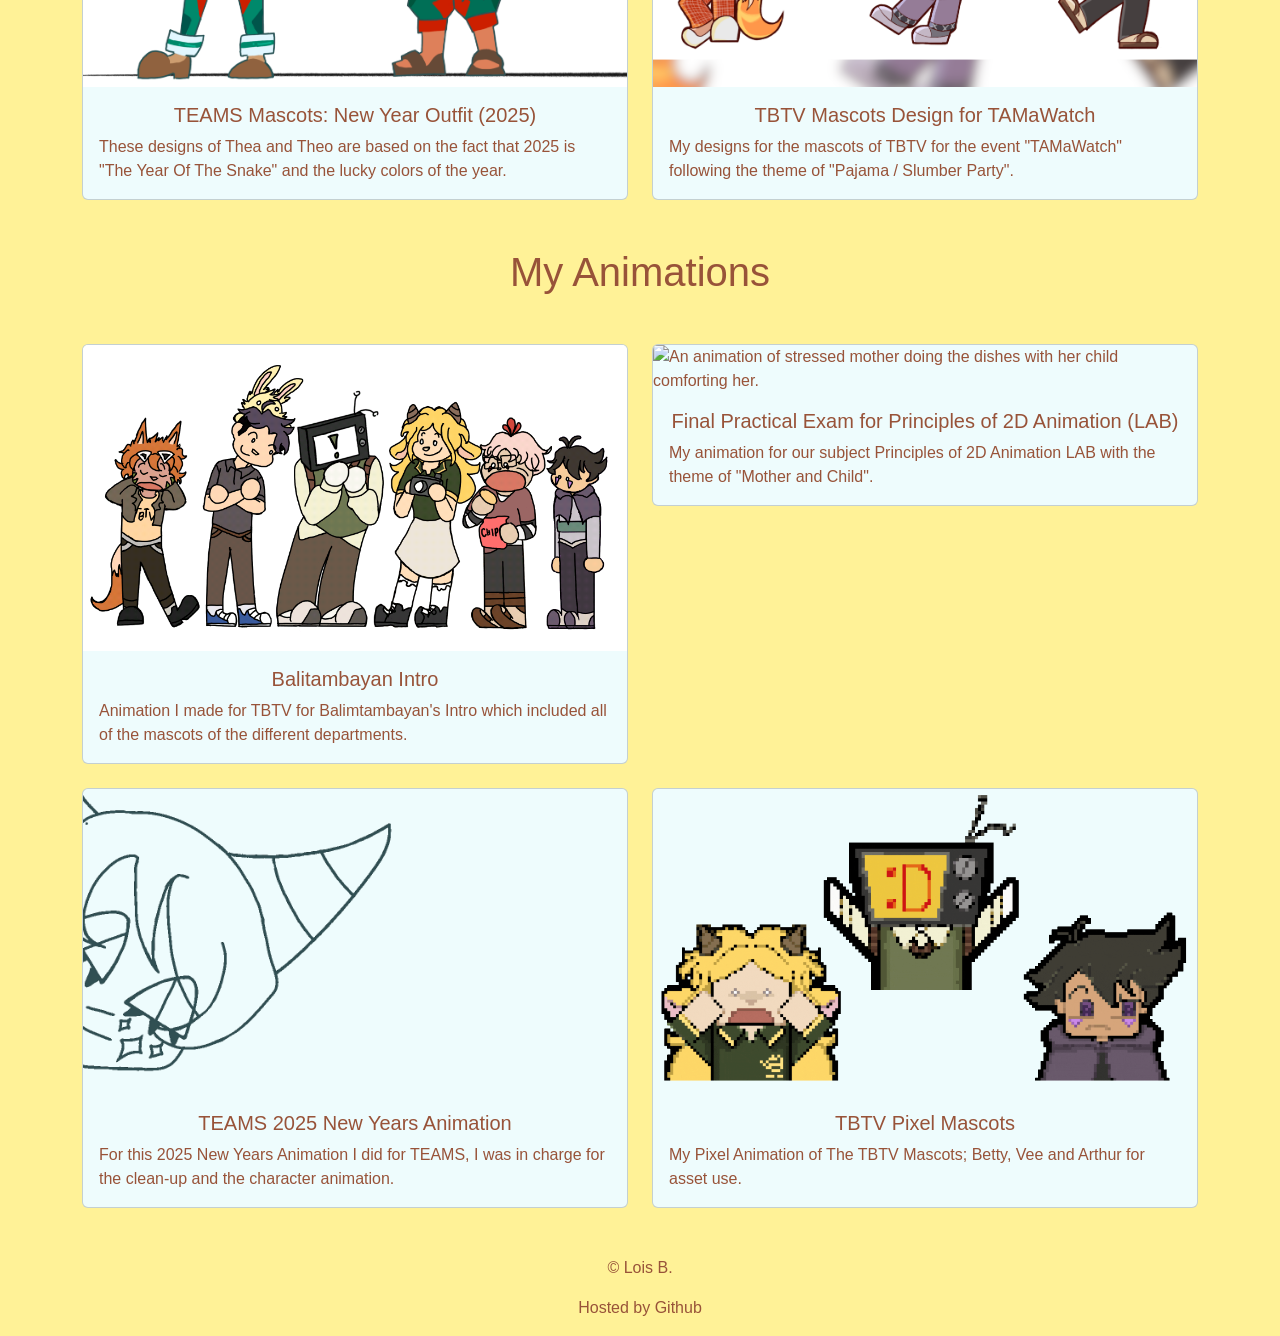
==== commit 3e48af8d: "Update artworks.html" ====
--- a/artworks.html
+++ b/artworks.html
@@ -151,7 +151,7 @@
                     <img src="animation2.gif" class="card-img-top" alt="An animation of stressed mother doing the dishes with her child comforting her.">
                     <div class="card-body">
                         <h5 class="card-title text-center">Final Practical Exam for Principles of 2D Animation (LAB)</h5>
-                        <p class="card-text">My animaion for our 2D Animation LAB with the theme of "Mother and Child".</p>
+                        <p class="card-text">My animation for our subject Principles of 2D Animation LAB with the theme of "Mother and Child".</p>
                     </div>
                 </div>
             </div>
@@ -166,7 +166,7 @@
                     <img src="animation3.gif" class="card-img-top" alt="An animation of Thea and Theo looking at the camera when they suddenly turn into snakes.">
                     <div class="card-body">
                         <h5 class="card-title text-center">TEAMS 2025 New Years Animation</h5>
-                        <p class="card-text">For this one, I was in charge with the Clean-Up and Character Animation.</p>
+                        <p class="card-text">For this 2025 New Years Animation I did for TEAMS, I  was in charge for the clean-up and the character animation.</p>
                     </div>
                 </div>
             </div>
@@ -203,3 +203,4 @@
 
 
 
+
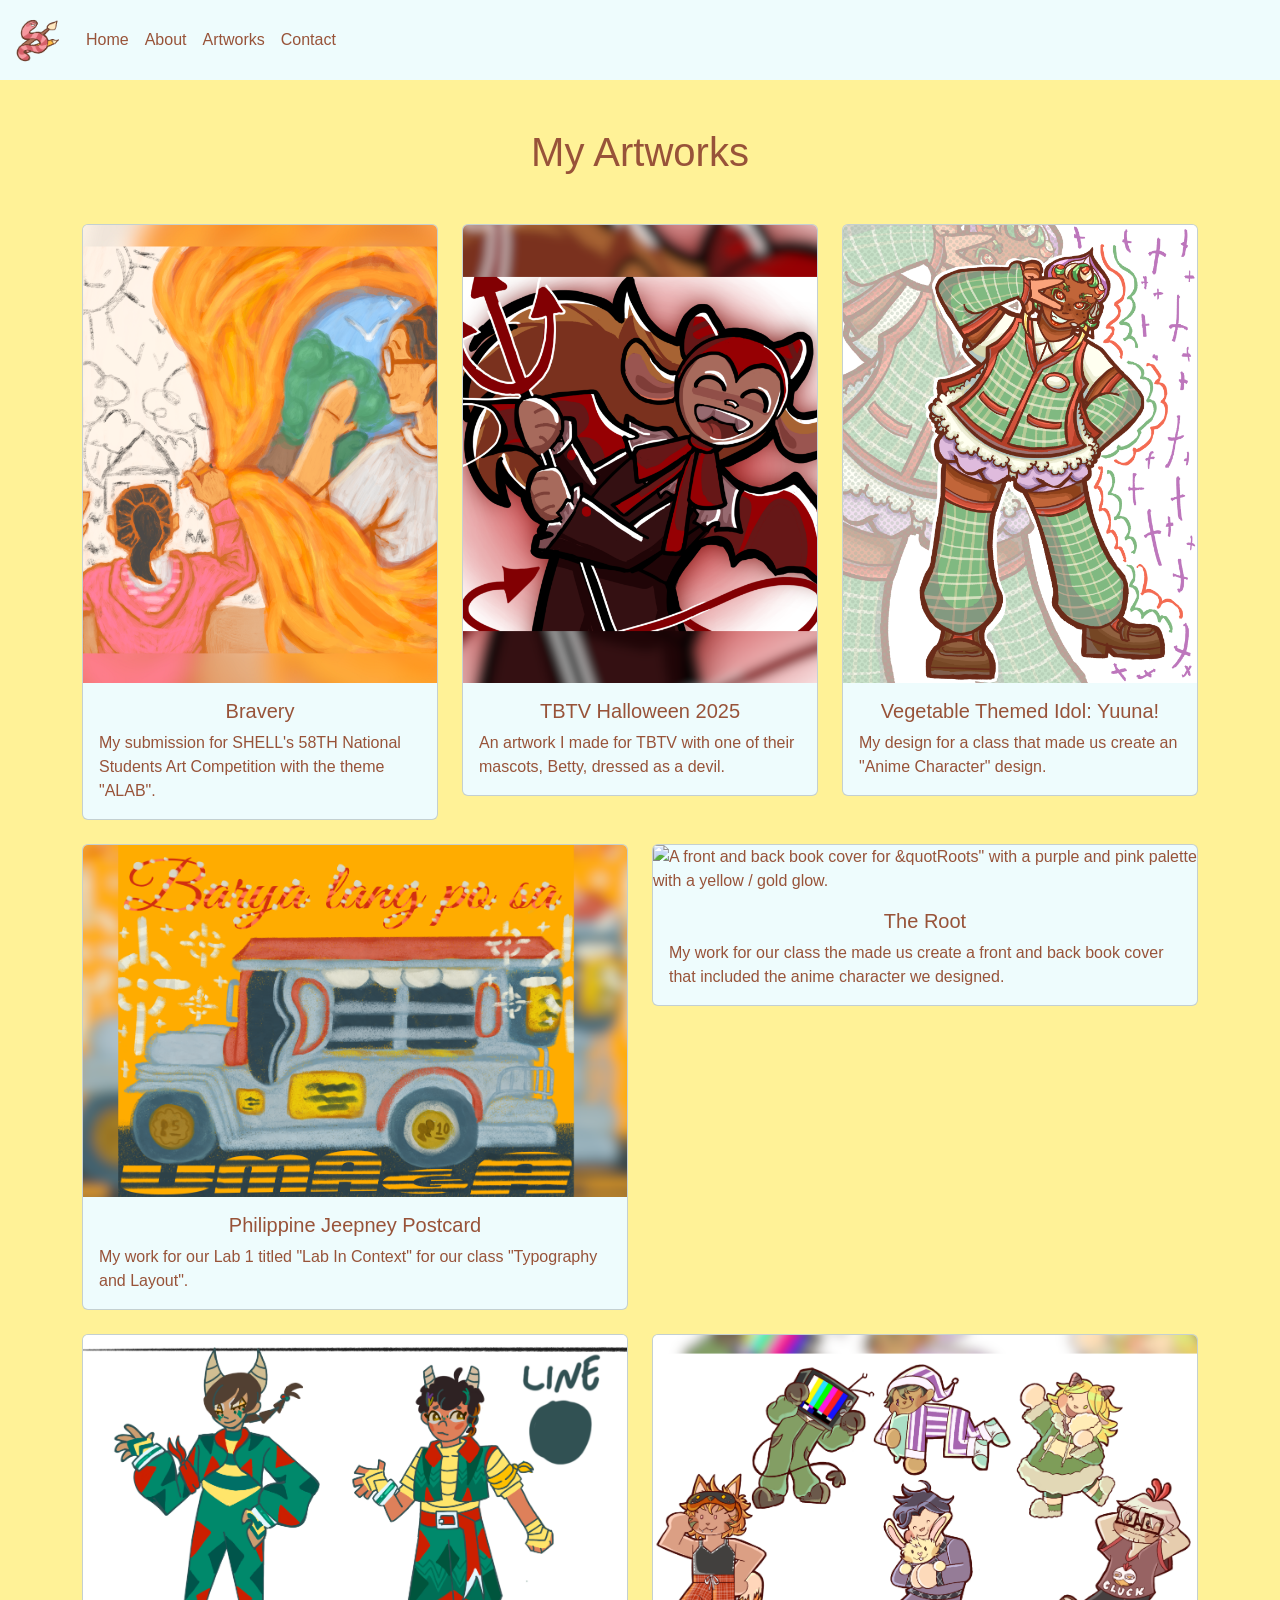
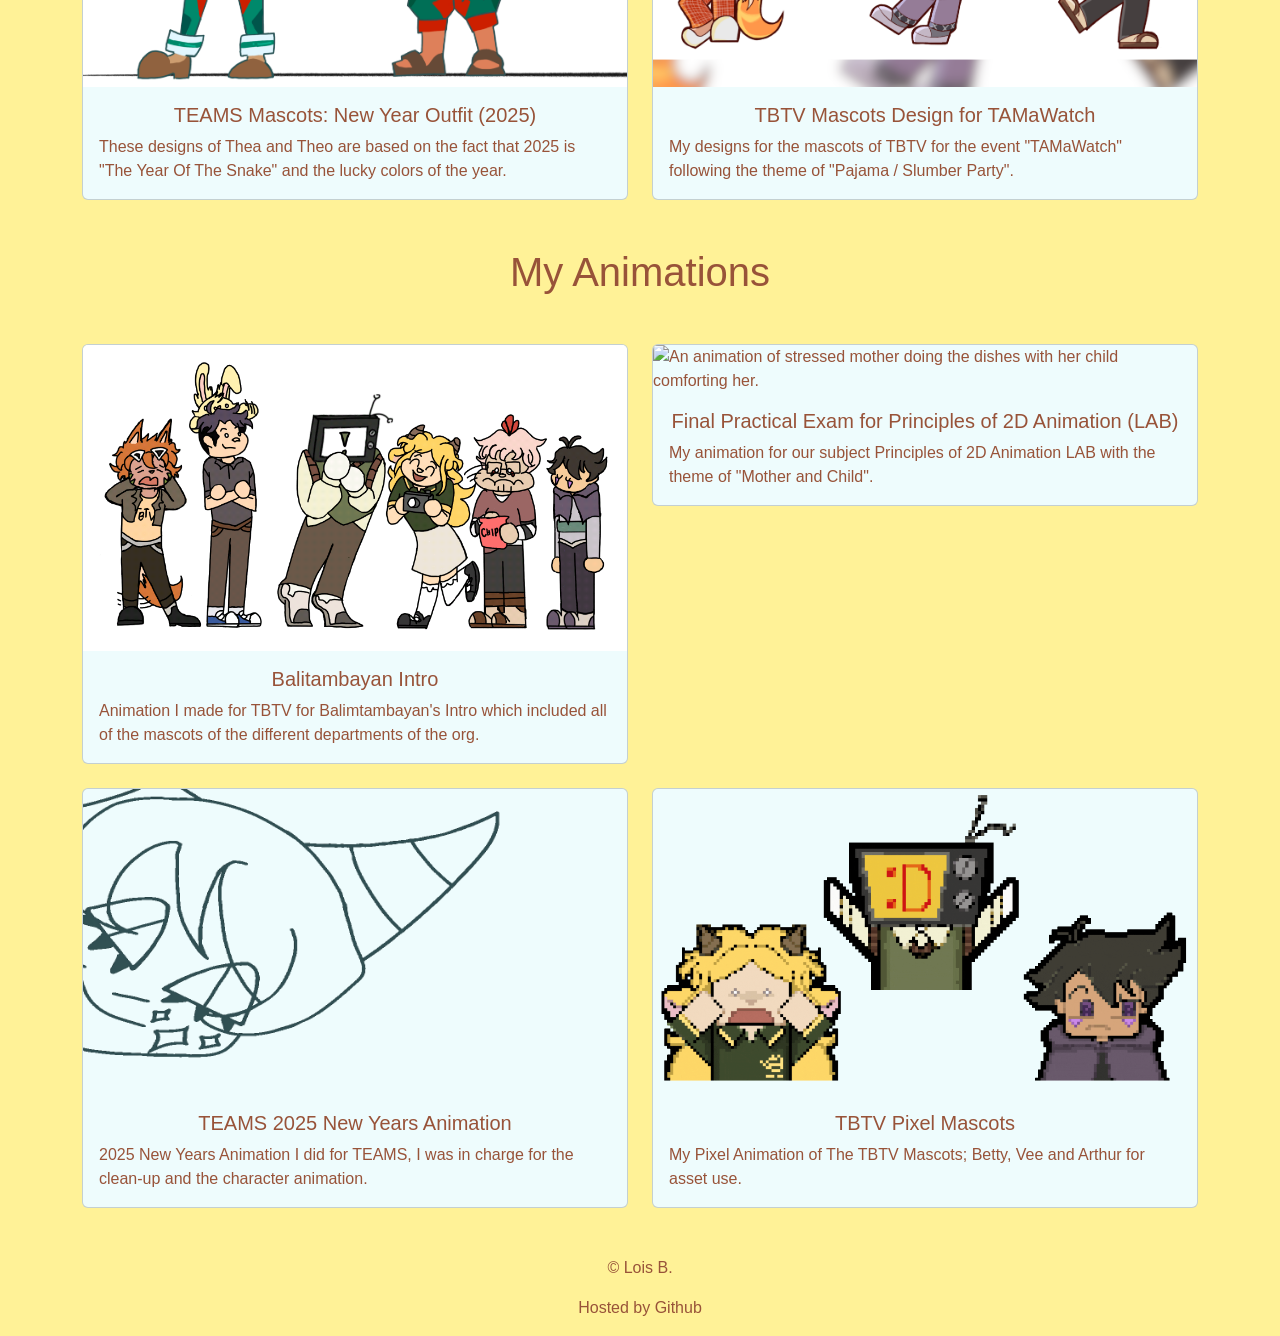
==== commit e5a6d8d2: "Update artworks.html" ====
--- a/artworks.html
+++ b/artworks.html
@@ -141,7 +141,7 @@
                     <img src="animation1.GIF" class="card-img-top" alt="An animation of all the TBTV Mascots in a line-up together.">
                     <div class="card-body">
                         <h5 class="card-title text-center">Balitambayan Intro</h5>
-                        <p class="card-text">Animation I made for TBTV for Balimtambayan's Intro which included all of the mascots of the different departments.</p>
+                        <p class="card-text">Animation I made for TBTV for Balimtambayan's Intro which included all of the mascots of the different departments of the org.</p>
                     </div>
                 </div>
             </div>
@@ -166,7 +166,7 @@
                     <img src="animation3.gif" class="card-img-top" alt="An animation of Thea and Theo looking at the camera when they suddenly turn into snakes.">
                     <div class="card-body">
                         <h5 class="card-title text-center">TEAMS 2025 New Years Animation</h5>
-                        <p class="card-text">For this 2025 New Years Animation I did for TEAMS, I  was in charge for the clean-up and the character animation.</p>
+                        <p class="card-text">2025 New Years Animation I did for TEAMS, I  was in charge for the clean-up and the character animation.</p>
                     </div>
                 </div>
             </div>
@@ -204,3 +204,4 @@
 
 
 
+
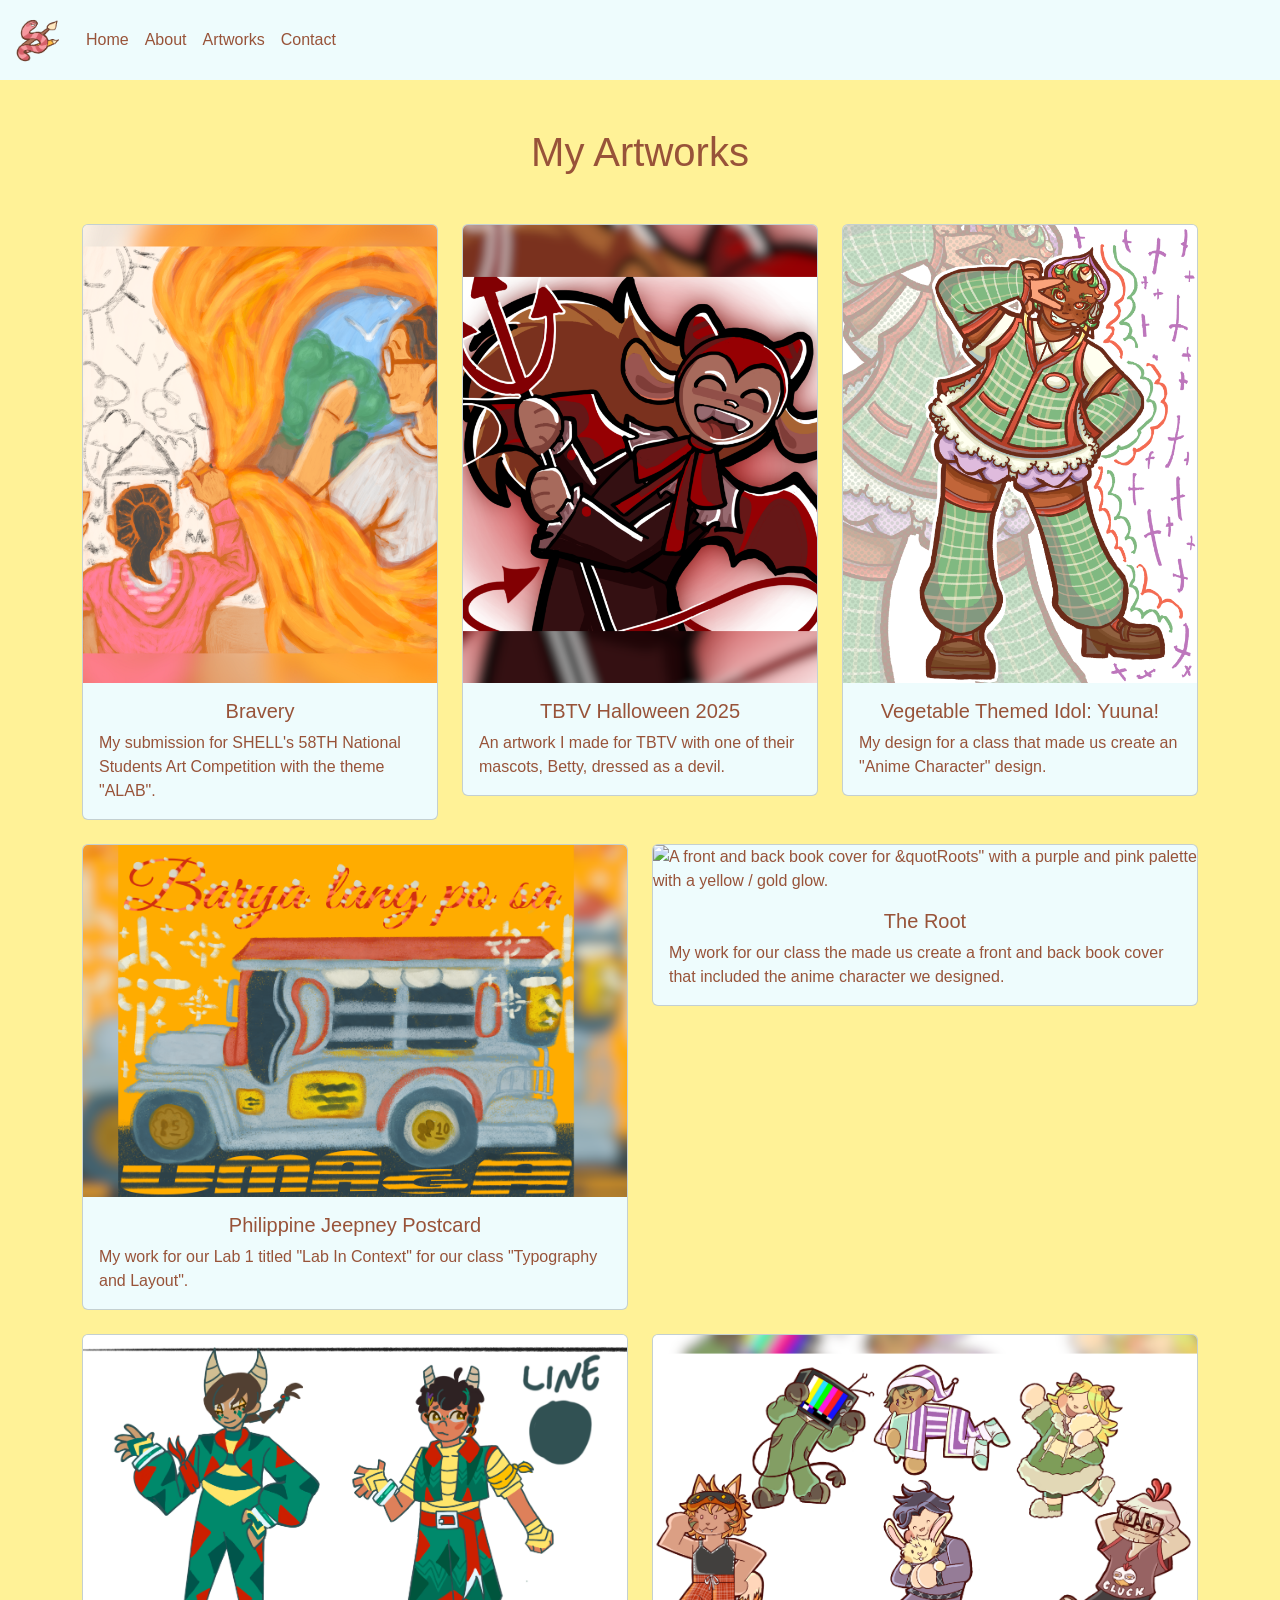
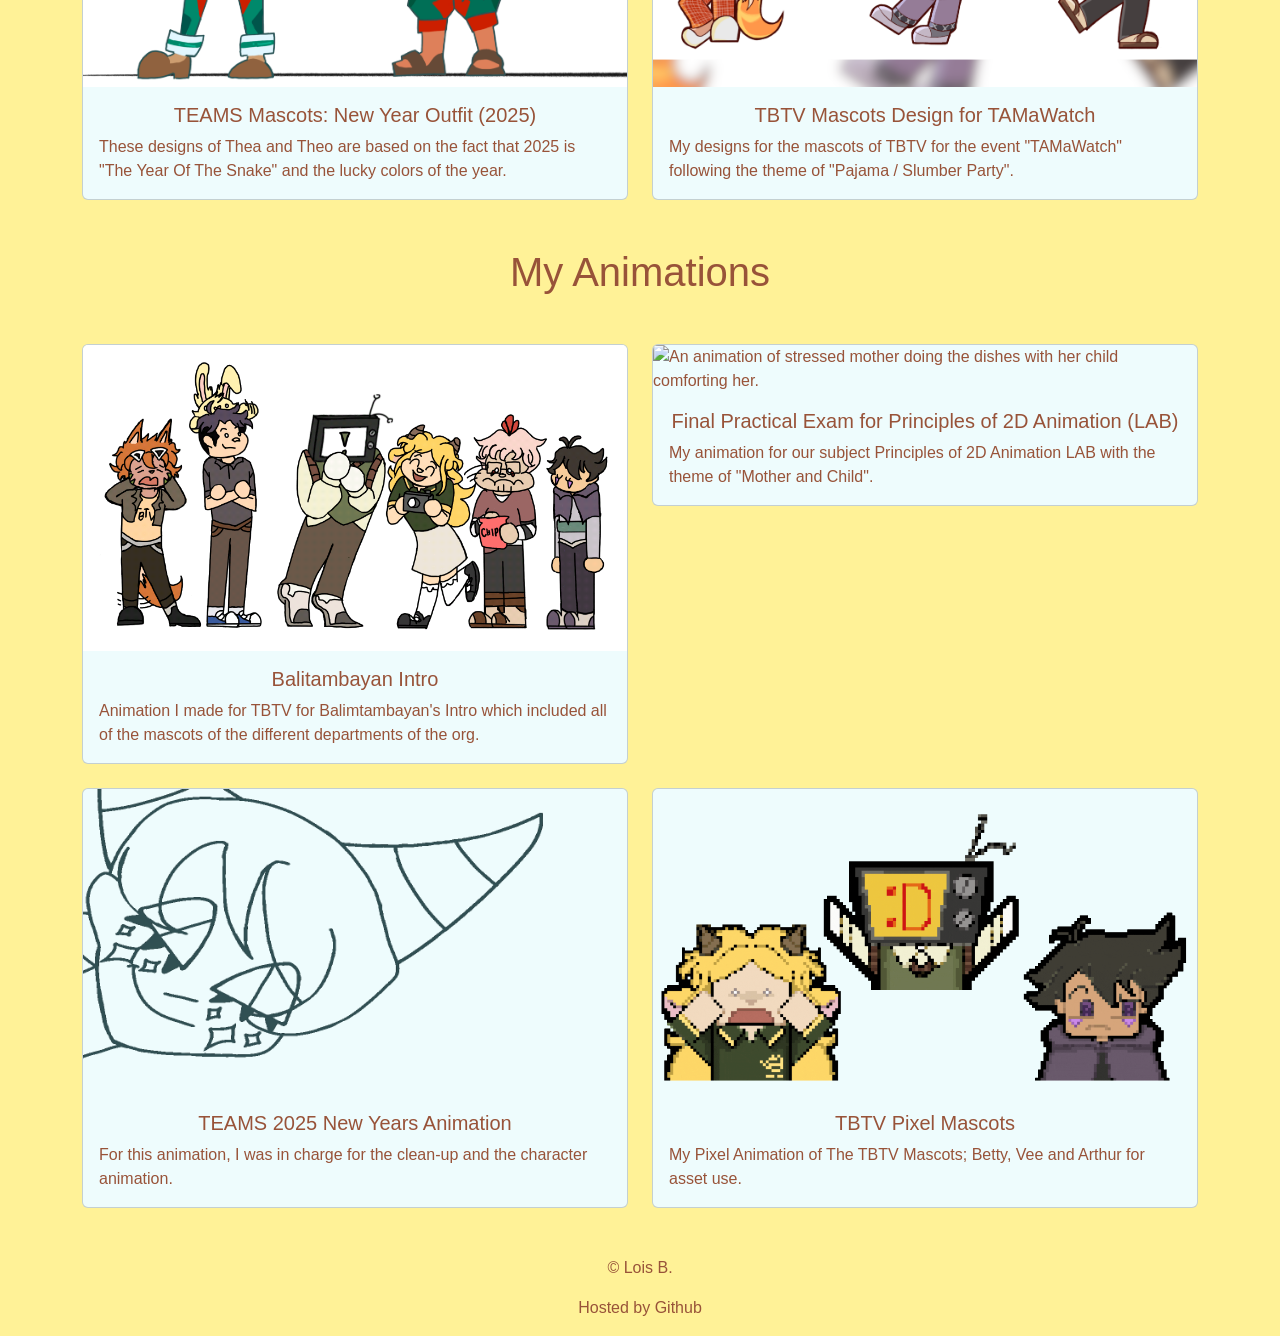
==== commit 0c0e3bf6: "Update artworks.html" ====
--- a/artworks.html
+++ b/artworks.html
@@ -166,7 +166,7 @@
                     <img src="animation3.gif" class="card-img-top" alt="An animation of Thea and Theo looking at the camera when they suddenly turn into snakes.">
                     <div class="card-body">
                         <h5 class="card-title text-center">TEAMS 2025 New Years Animation</h5>
-                        <p class="card-text">2025 New Years Animation I did for TEAMS, I  was in charge for the clean-up and the character animation.</p>
+                        <p class="card-text">For this animation, I  was in charge for the clean-up and the character animation.</p>
                     </div>
                 </div>
             </div>
@@ -205,3 +205,4 @@
 
 
 
+
